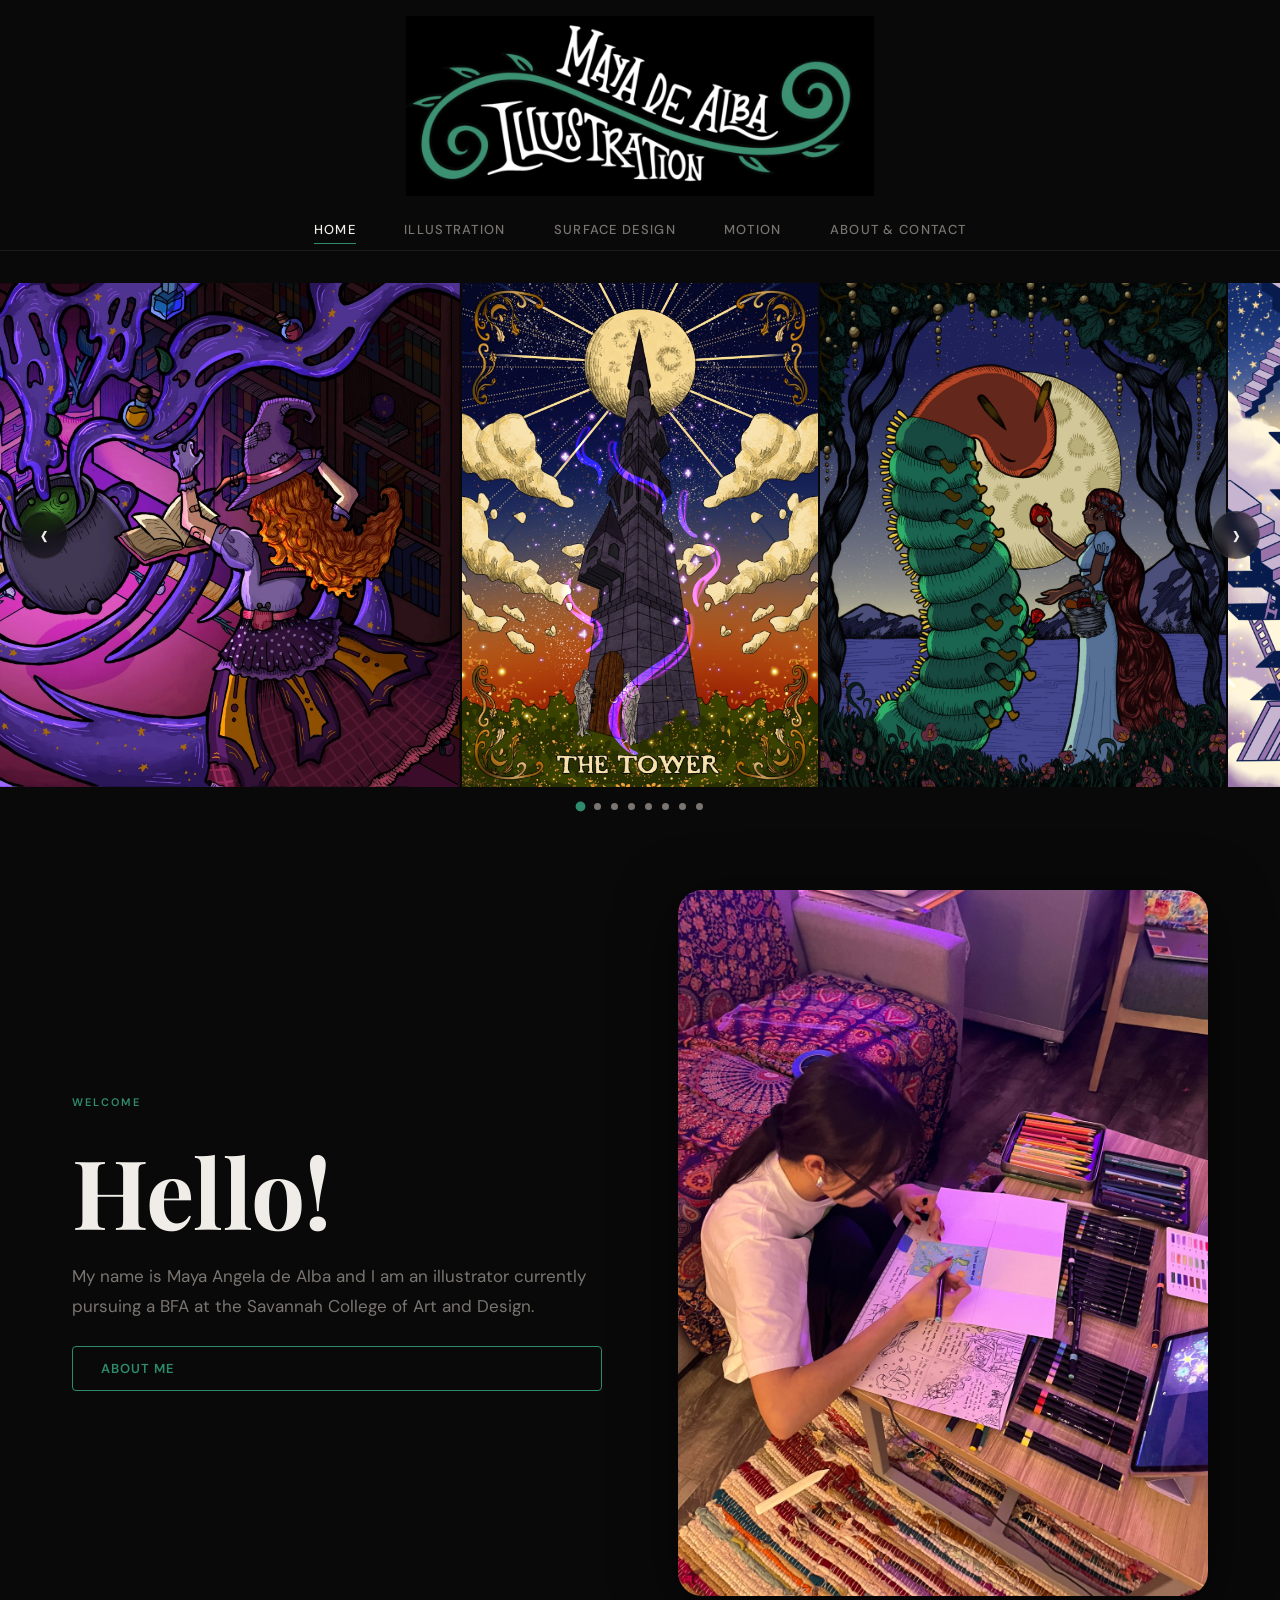
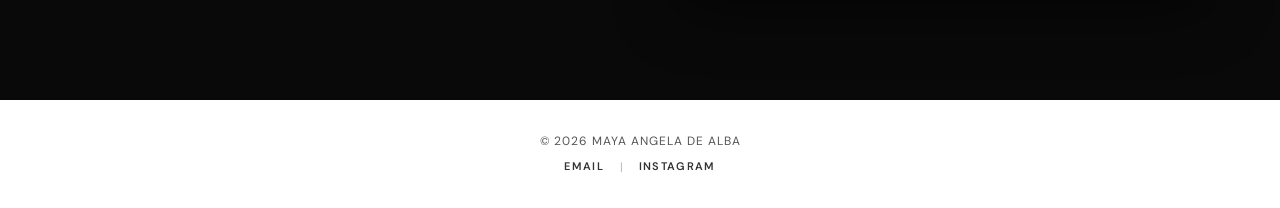
==== index.html @ 6c630103 "meow" ====
<!DOCTYPE html>
<html lang="en">
<head>
  <meta charset="UTF-8">
  <meta name="viewport" content="width=device-width, initial-scale=1.0">
  <title>Maya de Alba — Illustration</title>
  <meta name="description" content="Portfolio of Maya Angela de Alba — illustrator, surface designer, and motion artist pursuing a BFA at SCAD.">
  <meta property="og:title"       content="Maya de Alba — Illustration">
  <meta property="og:description" content="Portfolio of Maya Angela de Alba — illustrator, surface designer, and motion artist.">
  <meta property="og:type"        content="website">
  <meta property="og:image"       content="assets/images/hero/hero1.jpg">
  <link rel="icon" type="image/png" href="assets/images/cat.png">

  <link rel="preconnect" href="https://fonts.googleapis.com">
  <link rel="preconnect" href="https://fonts.gstatic.com" crossorigin>
  <link href="https://fonts.googleapis.com/css2?family=Playfair+Display:ital,wght@0,400;0,700;1,400&family=DM+Sans:wght@400;500;600&display=swap" rel="stylesheet">

  <link rel="stylesheet" href="assets/css/reset.css">
  <link rel="stylesheet" href="assets/css/variables.css">
  <link rel="stylesheet" href="assets/css/global.css">
  <link rel="stylesheet" href="assets/css/home.css">
</head>
<body>

  <div class="logo-wrap">
    <a href="index.html" class="logo-link">
      <img src="assets/images/logo.png" alt="Maya de Alba Illustration" class="site-logo">
    </a>
  </div>
  <header class="site-header">
    <nav class="site-nav" aria-label="Main navigation">
      <a href="index.html">Home</a>
      <a href="illustration.html">Illustration</a>
      <a href="surface-design.html">Surface Design</a>
      <a href="motion.html">Motion</a>
      <a href="about.html">About &amp; Contact</a>
    </nav>
    <button class="nav-toggle" aria-label="Toggle navigation" aria-expanded="false">☰</button>
  </header>

  <main>

    <!-- Hero Carousel -->
    <section class="hero" aria-label="Featured work">
      <div class="carousel" id="heroCarousel">
        <button class="carousel-btn carousel-btn--prev" aria-label="Previous slide">&#8249;</button>
        <div class="carousel-viewport" id="carouselViewport">
          <div class="carousel-track" id="carouselTrack"></div>
        </div>
        <button class="carousel-btn carousel-btn--next" aria-label="Next slide">&#8250;</button>
      </div>
      <div class="carousel-dots" id="carouselDots" aria-label="Slide navigation"></div>
    </section>

    <!-- Bio Section -->
    <section class="bio" aria-labelledby="bio-heading">
      <div class="container bio-grid">
        <div class="bio-text" data-reveal>
          <p class="section-label">Welcome</p>
          <h1 class="bio-heading" id="bio-heading">Hello!</h1>
          <p class="bio-description" id="bioShort"></p>
          <a href="about.html" class="btn">About Me</a>
        </div>
        <div class="bio-photo" data-reveal style="transition-delay: 0.15s">
          <img src="assets/images/maya-portrait.jpg" alt="Maya de Alba drawing at her desk" loading="lazy">
        </div>
      </div>
    </section>

  </main>

  <footer class="site-footer">
    <p>&copy; 2026 Maya Angela de Alba</p>
    <nav class="footer-nav" aria-label="Footer navigation">
      <a href="mailto:maya@example.com" id="footerEmail">Email</a>
      <span aria-hidden="true">|</span>
      <a href="https://instagram.com/" id="footerInstagram" target="_blank" rel="noopener noreferrer">Instagram</a>
    </nav>
  </footer>

  <script src="assets/js/data.js"></script>
  <script src="assets/js/nav.js"></script>
  <script src="assets/js/home.js"></script>
</body>
</html>
---- assets/css/variables.css ----
:root {
  /* ── Colors ── */
  --color-bg:          #090909;
  --color-bg-light:    #ffffff;
  --color-surface:     #141414;
  --color-accent:      #2e8b6e;
  --color-accent-warm: #c96a2b;
  --color-text:        #f0ede8;
  --color-text-muted:  #7a7570;
  --color-border:      rgba(255, 255, 255, 0.08);

  /* ── Typography ── */
  --font-display: 'Playfair Display', 'Georgia', serif;
  --font-body:    'DM Sans', 'Helvetica Neue', Arial, sans-serif;

  /* ── Spacing scale ── */
  --space-xs:  0.25rem;   /*  4px */
  --space-sm:  0.5rem;    /*  8px */
  --space-md:  1rem;      /* 16px */
  --space-lg:  1.5rem;    /* 24px */
  --space-xl:  2rem;      /* 32px */
  --space-2xl: 3rem;      /* 48px */
  --space-3xl: 4.5rem;    /* 72px */

  /* ── Layout ── */
  --max-width:     1200px;
  --header-height: 220px;
  --gutter:        clamp(1rem, 4vw, 2rem);

  /* ── Transitions ── */
  --transition-fast:   150ms ease;
  --transition-base:   300ms ease;
  --transition-slow:   500ms ease;

  /* ── Radii ── */
  --radius-sm:  4px;
  --radius-md:  12px;
  --radius-lg:  20px;
  --radius-xl:  24px;

  /* ── Shadows ── */
  --shadow-card: 0 4px 24px rgba(0, 0, 0, 0.5);
  --shadow-card-hover: 0 8px 40px rgba(0, 0, 0, 0.7);
}
---- assets/css/global.css ----
/* ── Base ── */
body {
  font-family: var(--font-body);
  background-color: var(--color-bg);
  color: var(--color-text);
  min-height: 100dvh;
  display: flex;
  flex-direction: column;
}

main { flex: 1; }

/* ── Focus Styles (accessibility) ── */
:focus-visible {
  outline: 2px solid var(--color-accent);
  outline-offset: 3px;
  border-radius: var(--radius-sm);
}

/* ── Typography Base ── */
h1, h2, h3, h4 {
  font-family: var(--font-display);
  line-height: 1.15;
  letter-spacing: -0.01em;
}

p { max-width: 65ch; }

/* ── Scroll Reveal ── */
[data-reveal] {
  opacity: 0;
  transform: translateY(28px);
  transition: opacity 0.65s ease, transform 0.65s ease;
}

[data-reveal].is-visible {
  opacity: 1;
  transform: translateY(0);
}

/* ── Page Entrance Animation ── */
@keyframes page-in {
  from {
    opacity: 0;
    transform: translateY(20px);
  }
  to {
    opacity: 1;
    transform: translateY(0);
  }
}

main {
  animation: page-in 400ms ease-out both;
}

/* ━━━━━━━━━━━━━━━━━━━━━━━━━━━━━━━━━━━━
   LOGO & NAV
━━━━━━━━━━━━━━━━━━━━━━━━━━━━━━━━━━━━ */

/* Logo sits above the sticky nav and scrolls away with the page */
.logo-wrap {
  display: flex;
  justify-content: center;
  padding: var(--space-md) var(--gutter);
}

.logo-link {
  display: flex;
  align-items: center;
}

/* Only the nav bar is sticky */
.site-header {
  position: sticky;
  top: 0;
  z-index: 100;
  background: var(--color-bg);
  border-bottom: 1px solid var(--color-border);

  display: flex;
  justify-content: center;
  align-items: center;
  padding: var(--space-sm) var(--gutter);
}

.site-logo {
  height: 180px;
  width: auto;
  object-fit: contain;
}

/* Nav links — centered row below logo */
.site-nav {
  display: flex;
  align-items: center;
  gap: var(--space-2xl);
}

.site-nav a {
  font-family: var(--font-body);
  font-size: 0.8125rem;
  font-weight: 500;
  letter-spacing: 0.1em;
  text-transform: uppercase;
  color: var(--color-text-muted);
  transition: color var(--transition-fast);
  position: relative;
  padding-bottom: 2px;
}

.site-nav a::after {
  content: '';
  position: absolute;
  bottom: -2px;
  left: 0;
  width: 0;
  height: 1px;
  background: var(--color-accent);
  transition: width var(--transition-base);
}

.site-nav a:hover {
  color: var(--color-text);
}

.site-nav a:hover::after,
.site-nav a.active::after {
  width: 100%;
}

.site-nav a.active {
  color: var(--color-text);
}

/* Hamburger — hidden on desktop */
.nav-toggle {
  display: none;
  font-size: 1.375rem;
  color: var(--color-text);
  padding: var(--space-xs);
  line-height: 1;
  border-radius: var(--radius-sm);
  transition: color var(--transition-fast);
}

.nav-toggle:hover { color: var(--color-accent); }

/* ━━━━━━━━━━━━━━━━━━━━━━━━━━━━━━━━━━━━
   MOBILE NAV  (< 768px)
━━━━━━━━━━━━━━━━━━━━━━━━━━━━━━━━━━━━ */
@media (max-width: 767px) {
  .logo-wrap {
    padding: var(--space-md) var(--gutter);
  }

  .site-logo {
    height: 52px;
  }

  .site-header {
    justify-content: flex-end;
    flex-wrap: wrap;
    padding: var(--space-sm) var(--gutter);
    gap: 0;
  }

  .nav-toggle {
    display: block;
  }

  .site-nav {
    width: 100%;
    flex-direction: column;
    align-items: flex-start;
    gap: 0;
    max-height: 0;
    overflow: hidden;
    transition: max-height var(--transition-slow), padding var(--transition-base);
    padding-top: 0;
    padding-bottom: 0;
  }

  .site-nav.nav-open {
    max-height: 360px;
    padding-top: var(--space-md);
    padding-bottom: var(--space-md);
  }

  .site-nav a {
    display: block;
    width: 100%;
    padding: var(--space-sm) 0;
    font-size: 0.875rem;
    border-bottom: 1px solid var(--color-border);
  }

  .site-nav a:last-child { border-bottom: none; }
}

/* ━━━━━━━━━━━━━━━━━━━━━━━━━━━━━━━━━━━━
   FOOTER
━━━━━━━━━━━━━━━━━━━━━━━━━━━━━━━━━━━━ */
.site-footer {
  background: var(--color-bg-light);
  color: #1a1a1a;
  padding: var(--space-xl) var(--gutter);

  display: flex;
  flex-direction: column;
  align-items: center;
  gap: var(--space-sm);
  text-align: center;
}

.site-footer p {
  font-size: 0.75rem;
  letter-spacing: 0.08em;
  text-transform: uppercase;
  color: #555;
  max-width: none;
}

.footer-nav {
  display: flex;
  align-items: center;
  gap: var(--space-md);
}

.footer-nav a {
  font-size: 0.6875rem;
  font-weight: 600;
  letter-spacing: 0.12em;
  text-transform: uppercase;
  color: #333;
  transition: color var(--transition-fast);
}

.footer-nav a:hover { color: var(--color-accent); }

.footer-nav span {
  color: #bbb;
  font-size: 0.75rem;
}

/* ━━━━━━━━━━━━━━━━━━━━━━━━━━━━━━━━━━━━
   SHARED UTILITY CLASSES
━━━━━━━━━━━━━━━━━━━━━━━━━━━━━━━━━━━━ */
.container {
  width: 100%;
  max-width: var(--max-width);
  margin-inline: auto;
  padding-inline: var(--gutter);
}

/* Section label above headings */
.section-label {
  font-family: var(--font-body);
  font-size: 0.6875rem;
  font-weight: 600;
  letter-spacing: 0.2em;
  text-transform: uppercase;
  color: var(--color-accent);
  margin-bottom: var(--space-sm);
}

/* CTA button */
.btn {
  display: inline-flex;
  align-items: center;
  gap: var(--space-sm);
  padding: 0.75rem 1.75rem;
  font-family: var(--font-body);
  font-size: 0.8125rem;
  font-weight: 600;
  letter-spacing: 0.08em;
  text-transform: uppercase;
  border: 1px solid var(--color-accent);
  color: var(--color-accent);
  border-radius: var(--radius-sm);
  transition: background var(--transition-fast), color var(--transition-fast);
}

.btn:hover {
  background: var(--color-accent);
  color: #fff;
}

.btn-solid {
  background: var(--color-accent);
  color: #fff;
}

.btn-solid:hover {
  background: #246f56;
  border-color: #246f56;
}
---- assets/css/home.css ----
/* ━━━━━━━━━━━━━━━━━━━━━━━━━━━━━━━━━━━━
   HERO CAROUSEL
━━━━━━━━━━━━━━━━━━━━━━━━━━━━━━━━━━━━ */
.hero {
  background: var(--color-bg);
  position: relative;
  padding-top: var(--space-xl);
}

.carousel {
  position: relative;
  display: flex;
  align-items: center;
}

.carousel-viewport {
  overflow: hidden;
  width: 100%;
  height: clamp(380px, 56vh, 600px);
}

.carousel-track {
  display: flex;
  height: 100%;
  align-items: center;
}

.carousel-slide {
  flex: 0 0 auto;
  height: 100%;
  overflow: hidden;
  /* width + marginRight set by JS based on portrait aspect ratio */
}

.carousel-slide img {
  width: 100%;
  height: 100%;
  object-fit: cover;
  display: block;
}

/* Fallback when image isn't provided yet */
.carousel-slide--placeholder {
  background: linear-gradient(135deg, var(--color-surface) 0%, #1f1f1f 100%);
  display: flex;
  align-items: center;
  justify-content: center;
  color: var(--color-text-muted);
  font-size: 0.875rem;
  letter-spacing: 0.1em;
  text-transform: uppercase;
}

/* Arrow buttons */
.carousel-btn {
  position: absolute;
  z-index: 10;
  top: 50%;
  transform: translateY(-50%);
  width: 48px;
  height: 48px;
  border-radius: 50%;
  background: rgba(9, 9, 9, 0.55);
  border: 1px solid var(--color-border);
  color: var(--color-text);
  font-size: 2rem;
  line-height: 1;
  display: flex;
  align-items: center;
  justify-content: center;
  backdrop-filter: blur(6px);
  -webkit-backdrop-filter: blur(6px);
  transition: background var(--transition-fast), border-color var(--transition-fast);
}

.carousel-btn:hover {
  background: rgba(9, 9, 9, 0.85);
  border-color: var(--color-accent);
}

.carousel-btn--prev { left: 1.25rem; }
.carousel-btn--next { right: 1.25rem; }

/* Dots */
.carousel-dots {
  display: flex;
  justify-content: center;
  gap: 10px;
  padding: var(--space-md) 0 var(--space-sm);
}

.carousel-dot {
  width: 7px;
  height: 7px;
  border-radius: 50%;
  background: var(--color-text-muted);
  border: none;
  cursor: pointer;
  padding: 0;
  transition: background var(--transition-fast), transform var(--transition-fast);
}

.carousel-dot.active {
  background: var(--color-accent);
  transform: scale(1.4);
}

/* ━━━━━━━━━━━━━━━━━━━━━━━━━━━━━━━━━━━━
   BIO SECTION
━━━━━━━━━━━━━━━━━━━━━━━━━━━━━━━━━━━━ */
.bio {
  padding: var(--space-3xl) 0 calc(var(--space-3xl) + var(--space-xl));
}

.bio-grid {
  display: grid;
  grid-template-columns: 1fr 1fr;
  gap: clamp(2rem, 6vw, 5rem);
  align-items: center;
}

.bio-text {
  display: flex;
  flex-direction: column;
  gap: var(--space-lg);
}

.bio-heading {
  font-family: var(--font-display);
  font-size: clamp(3.5rem, 9vw, 6rem);
  font-weight: 700;
  line-height: 1;
  color: var(--color-text);
}

.bio-description {
  font-size: 1.0625rem;
  line-height: 1.75;
  color: var(--color-text-muted);
  max-width: 44ch;
}

.bio-photo {
  position: relative;
}

.bio-photo img {
  width: 100%;
  aspect-ratio: 3 / 4;
  object-fit: cover;
  border-radius: var(--radius-xl);
  /* Warm tinted shadow to match the dark theme */
  box-shadow: 0 12px 60px rgba(0, 0, 0, 0.6);
}

/* Photo placeholder while image loads or is missing */
.bio-photo img[src="assets/images/maya-portrait.jpg"]:not([complete]) {
  background: var(--color-surface);
}

/* ── Responsive ── */
@media (max-width: 767px) {
  .bio-grid {
    grid-template-columns: 1fr;
    gap: var(--space-2xl);
  }

  /* Photo below text on mobile (per spec) */
  .bio-photo { order: 1; }
}
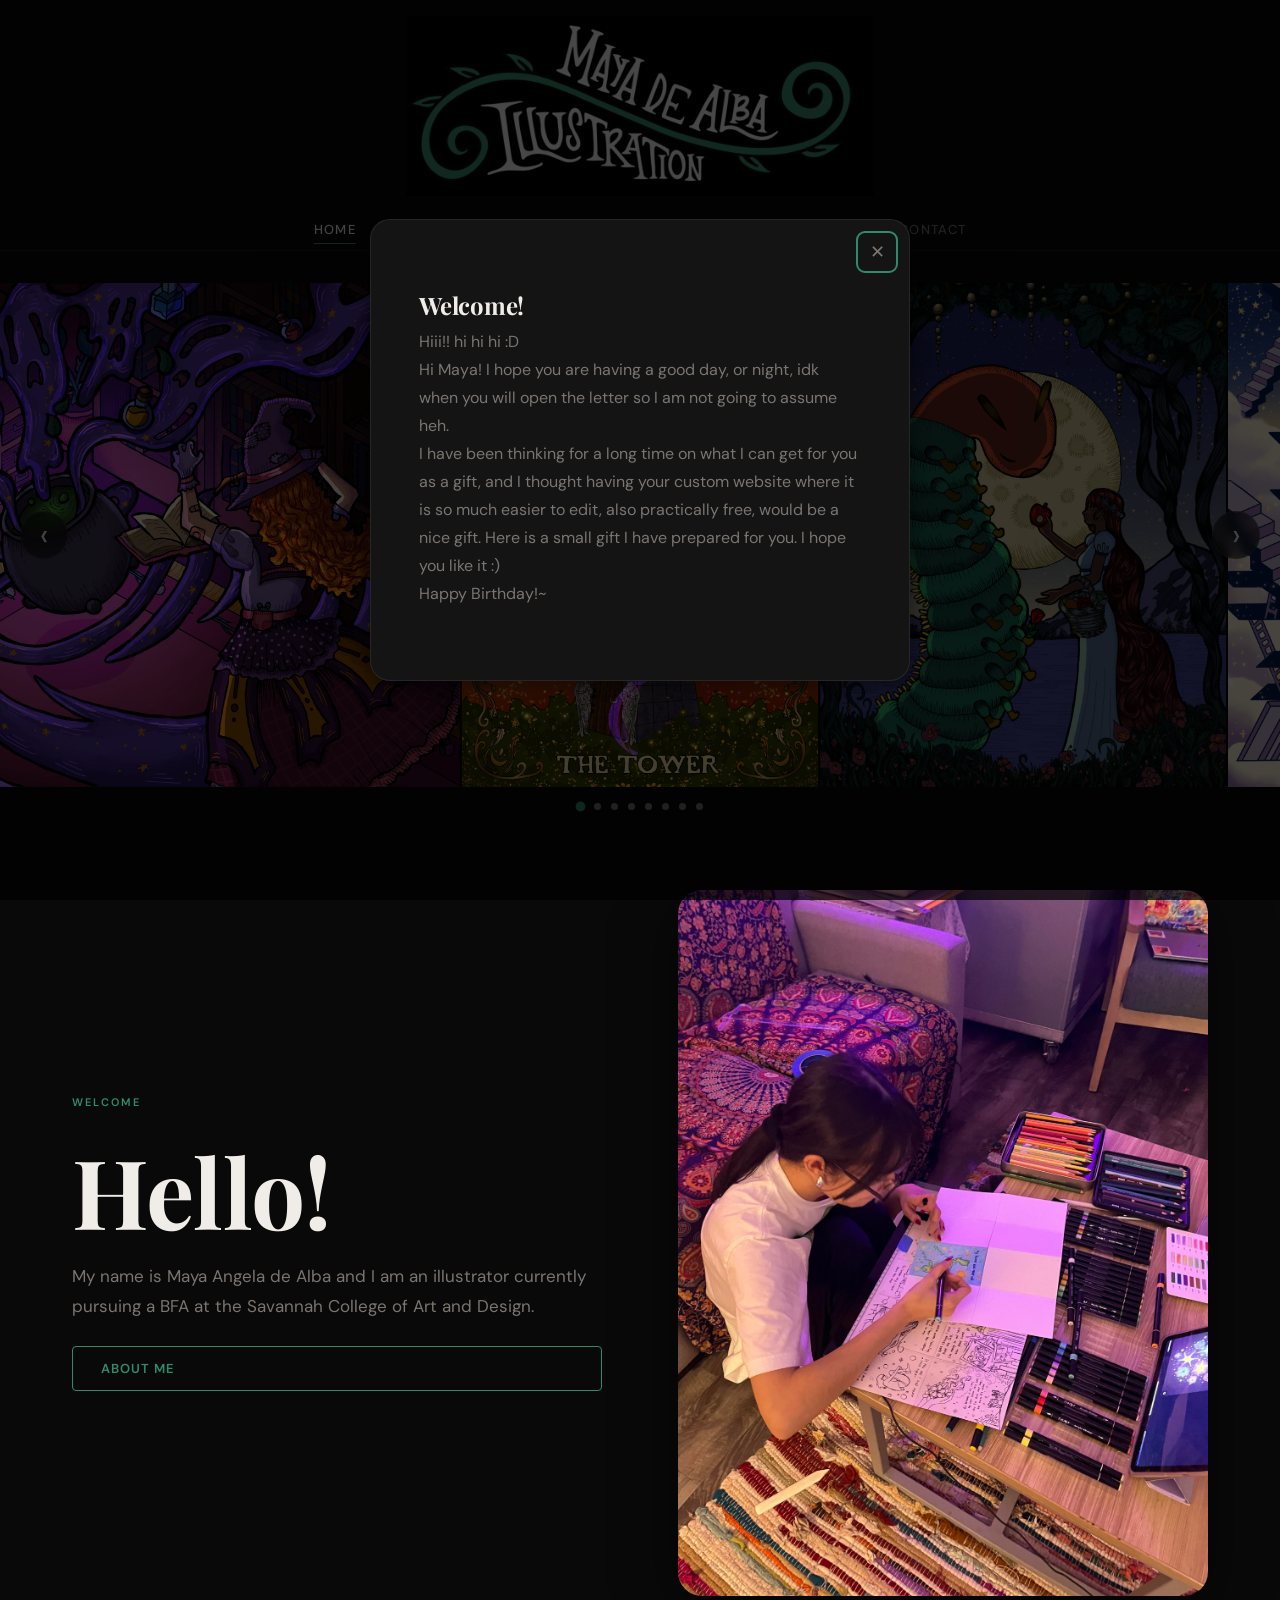
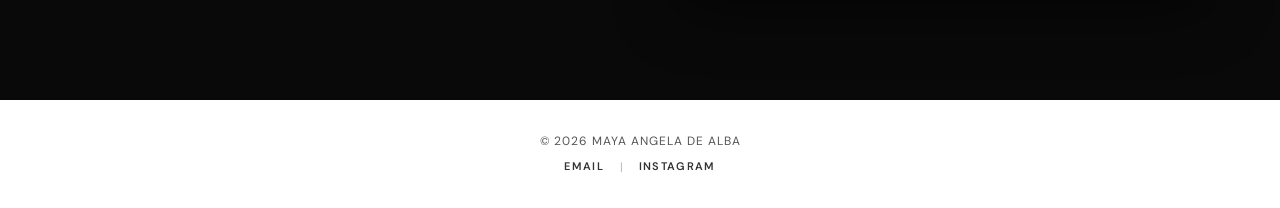
==== commit 8b7f780a: "added intro msg" ====
--- a/index.html
+++ b/index.html
@@ -23,17 +23,17 @@
 <body>
 
   <div class="logo-wrap">
-    <a href="index.html" class="logo-link">
+    <a href="./" class="logo-link">
       <img src="assets/images/logo.png" alt="Maya de Alba Illustration" class="site-logo">
     </a>
   </div>
   <header class="site-header">
     <nav class="site-nav" aria-label="Main navigation">
-      <a href="index.html">Home</a>
-      <a href="illustration.html">Illustration</a>
-      <a href="surface-design.html">Surface Design</a>
-      <a href="motion.html">Motion</a>
-      <a href="about.html">About &amp; Contact</a>
+      <a href="./">Home</a>
+      <a href="illustration/">Illustration</a>
+      <a href="surface-design/">Surface Design</a>
+      <a href="motion/">Motion</a>
+      <a href="about/">About &amp; Contact</a>
     </nav>
     <button class="nav-toggle" aria-label="Toggle navigation" aria-expanded="false">☰</button>
   </header>
@@ -59,7 +59,7 @@
           <p class="section-label">Welcome</p>
           <h1 class="bio-heading" id="bio-heading">Hello!</h1>
           <p class="bio-description" id="bioShort"></p>
-          <a href="about.html" class="btn">About Me</a>
+          <a href="about/" class="btn">About Me</a>
         </div>
         <div class="bio-photo" data-reveal style="transition-delay: 0.15s">
           <img src="assets/images/maya-portrait.jpg" alt="Maya de Alba drawing at her desk" loading="lazy">
@@ -80,6 +80,7 @@
 
   <script src="assets/js/data.js"></script>
   <script src="assets/js/nav.js"></script>
+  <script src="assets/js/popup.js"></script> <!-- TEMPORARY: remove with popup.js and popup styles in global.css -->
   <script src="assets/js/home.js"></script>
 </body>
 </html>
--- a/assets/css/global.css
+++ b/assets/css/global.css
@@ -295,3 +295,100 @@
   background: #246f56;
   border-color: #246f56;
 }
+
+/* ━━━━━━━━━━━━━━━━━━━━━━━━━━━━━━━━━━━━
+   POPUP CARD — TEMPORARY: remove this
+   block along with popup.js and its
+   <script> tag in index.html
+━━━━━━━━━━━━━━━━━━━━━━━━━━━━━━━━━━━━ */
+.popup-backdrop {
+  position: fixed;
+  inset: 0;
+  background: rgba(0, 0, 0, 0.72);
+  z-index: 900;
+  display: flex;
+  align-items: center;
+  justify-content: center;
+  padding: var(--space-md);
+  opacity: 0;
+  pointer-events: none;
+  transition: opacity 0.25s ease;
+}
+
+.popup-backdrop.is-open {
+  opacity: 1;
+  pointer-events: all;
+}
+
+.popup-card {
+  background: var(--color-surface);
+  border: 1px solid var(--color-border);
+  border-radius: var(--radius-lg);
+  padding: var(--space-2xl);
+  max-width: 540px;
+  width: 100%;
+  position: relative;
+  box-shadow: var(--shadow-card);
+  transform: translateY(18px) scale(0.97);
+  transition: transform 0.25s ease;
+}
+
+.popup-backdrop.is-open .popup-card {
+  transform: translateY(0) scale(1);
+}
+
+.popup-close {
+  position: absolute;
+  top: var(--space-md);
+  right: var(--space-md);
+  width: 2rem;
+  height: 2rem;
+  display: flex;
+  align-items: center;
+  justify-content: center;
+  font-size: 1.125rem;
+  line-height: 1;
+  color: var(--color-text-muted);
+  border-radius: var(--radius-sm);
+  transition: color var(--transition-fast), background var(--transition-fast);
+}
+
+.popup-close:hover {
+  color: var(--color-text);
+  background: rgba(255, 255, 255, 0.06);
+}
+
+.popup-card__img {
+  width: 100%;
+  border-radius: var(--radius-md);
+  margin-bottom: var(--space-lg);
+  object-fit: cover;
+  max-height: 300px;
+}
+
+.popup-card__title {
+  font-family: var(--font-display);
+  font-size: 1.5rem;
+  margin-bottom: var(--space-sm);
+  padding-right: var(--space-2xl);
+}
+
+.popup-card__body {
+  color: var(--color-text-muted);
+  line-height: 1.75;
+  margin-bottom: var(--space-lg);
+}
+
+.popup-card__body p {
+  margin: 0;
+}
+
+.popup-card__body:last-child {
+  margin-bottom: 0;
+}
+
+.popup-card__actions {
+  display: flex;
+  gap: var(--space-sm);
+  flex-wrap: wrap;
+}
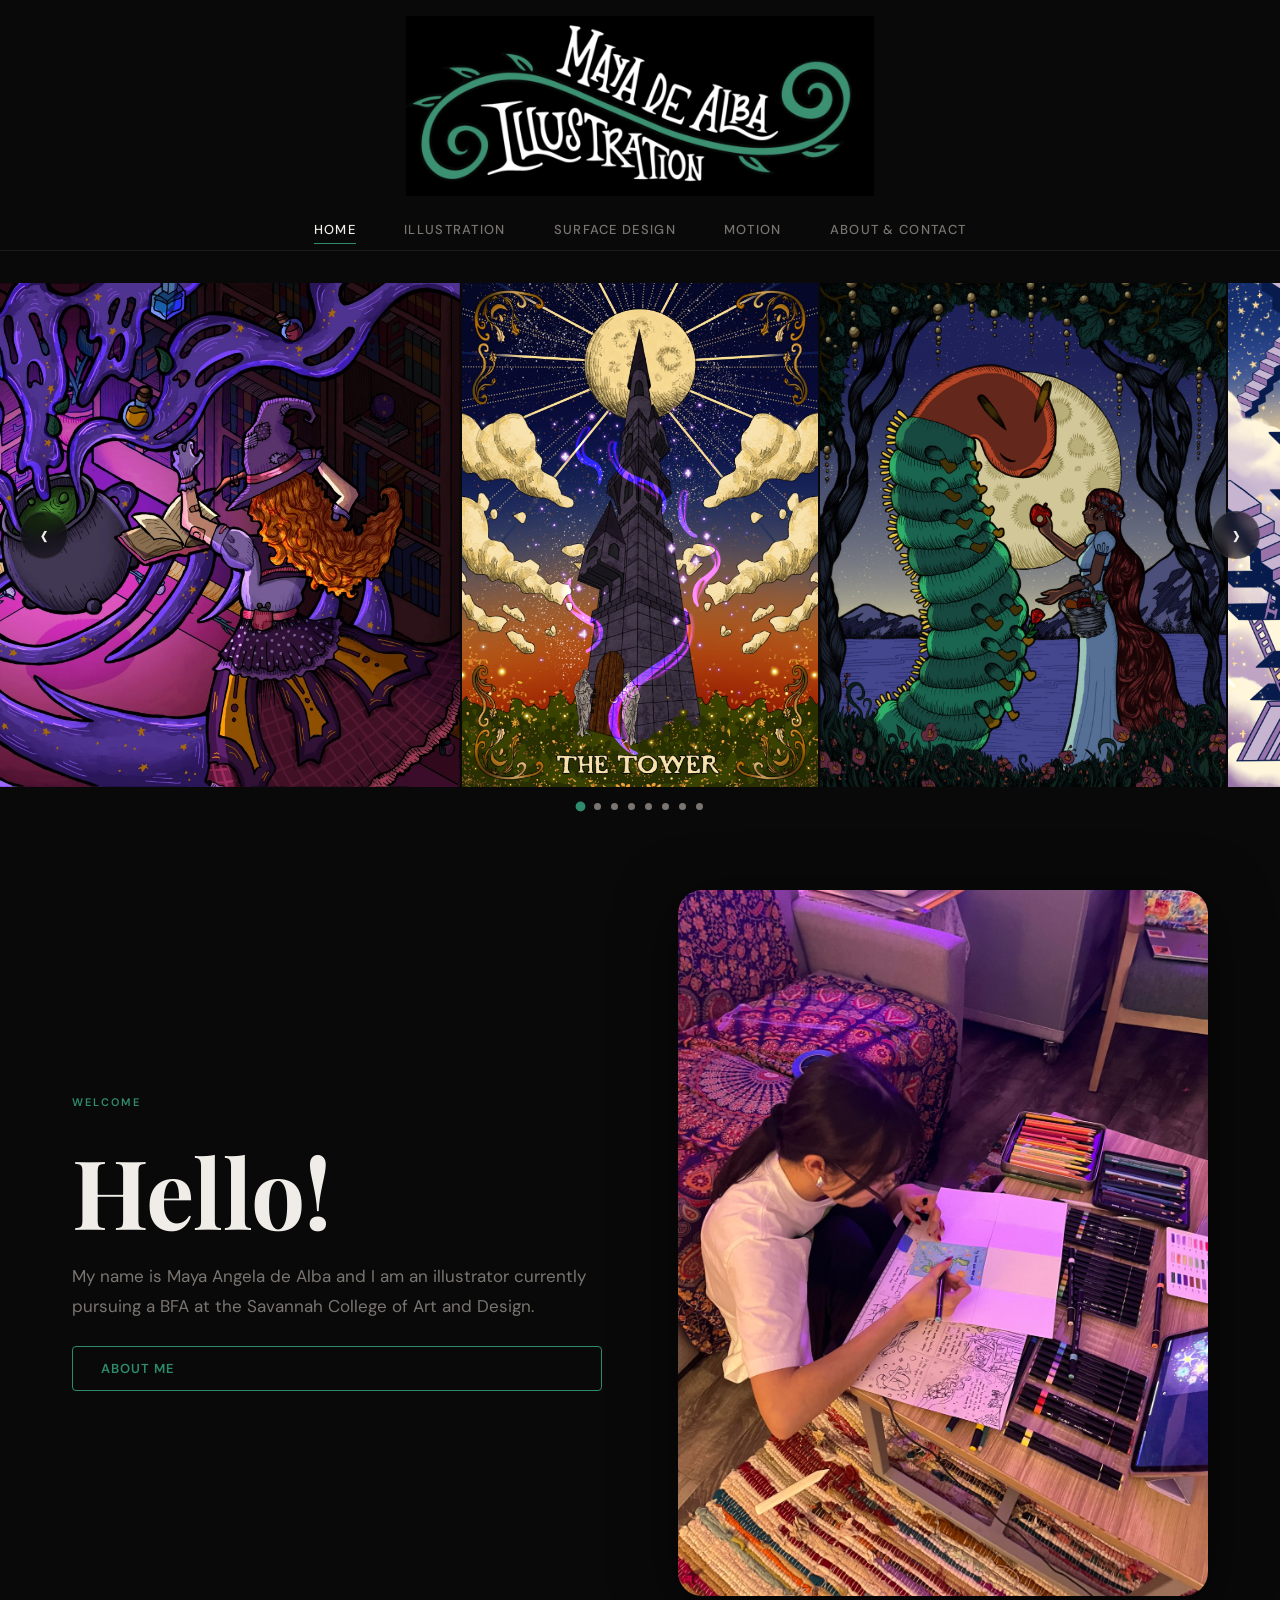
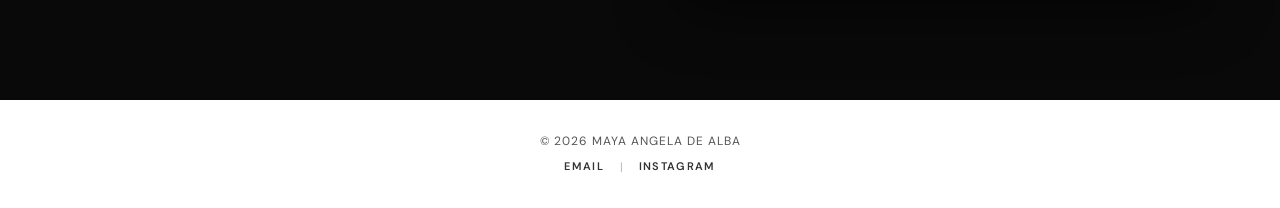
==== commit 10391d36: "remove popup bar" ====
--- a/index.html
+++ b/index.html
@@ -80,7 +80,6 @@
 
   <script src="assets/js/data.js"></script>
   <script src="assets/js/nav.js"></script>
-  <script src="assets/js/popup.js"></script> <!-- TEMPORARY: remove with popup.js and popup styles in global.css -->
-  <script src="assets/js/home.js"></script>
+<script src="assets/js/home.js"></script>
 </body>
 </html>
--- a/assets/css/global.css
+++ b/assets/css/global.css
@@ -295,100 +295,3 @@
   background: #246f56;
   border-color: #246f56;
 }
-
-/* ━━━━━━━━━━━━━━━━━━━━━━━━━━━━━━━━━━━━
-   POPUP CARD — TEMPORARY: remove this
-   block along with popup.js and its
-   <script> tag in index.html
-━━━━━━━━━━━━━━━━━━━━━━━━━━━━━━━━━━━━ */
-.popup-backdrop {
-  position: fixed;
-  inset: 0;
-  background: rgba(0, 0, 0, 0.72);
-  z-index: 900;
-  display: flex;
-  align-items: center;
-  justify-content: center;
-  padding: var(--space-md);
-  opacity: 0;
-  pointer-events: none;
-  transition: opacity 0.25s ease;
-}
-
-.popup-backdrop.is-open {
-  opacity: 1;
-  pointer-events: all;
-}
-
-.popup-card {
-  background: var(--color-surface);
-  border: 1px solid var(--color-border);
-  border-radius: var(--radius-lg);
-  padding: var(--space-2xl);
-  max-width: 540px;
-  width: 100%;
-  position: relative;
-  box-shadow: var(--shadow-card);
-  transform: translateY(18px) scale(0.97);
-  transition: transform 0.25s ease;
-}
-
-.popup-backdrop.is-open .popup-card {
-  transform: translateY(0) scale(1);
-}
-
-.popup-close {
-  position: absolute;
-  top: var(--space-md);
-  right: var(--space-md);
-  width: 2rem;
-  height: 2rem;
-  display: flex;
-  align-items: center;
-  justify-content: center;
-  font-size: 1.125rem;
-  line-height: 1;
-  color: var(--color-text-muted);
-  border-radius: var(--radius-sm);
-  transition: color var(--transition-fast), background var(--transition-fast);
-}
-
-.popup-close:hover {
-  color: var(--color-text);
-  background: rgba(255, 255, 255, 0.06);
-}
-
-.popup-card__img {
-  width: 100%;
-  border-radius: var(--radius-md);
-  margin-bottom: var(--space-lg);
-  object-fit: cover;
-  max-height: 300px;
-}
-
-.popup-card__title {
-  font-family: var(--font-display);
-  font-size: 1.5rem;
-  margin-bottom: var(--space-sm);
-  padding-right: var(--space-2xl);
-}
-
-.popup-card__body {
-  color: var(--color-text-muted);
-  line-height: 1.75;
-  margin-bottom: var(--space-lg);
-}
-
-.popup-card__body p {
-  margin: 0;
-}
-
-.popup-card__body:last-child {
-  margin-bottom: 0;
-}
-
-.popup-card__actions {
-  display: flex;
-  gap: var(--space-sm);
-  flex-wrap: wrap;
-}
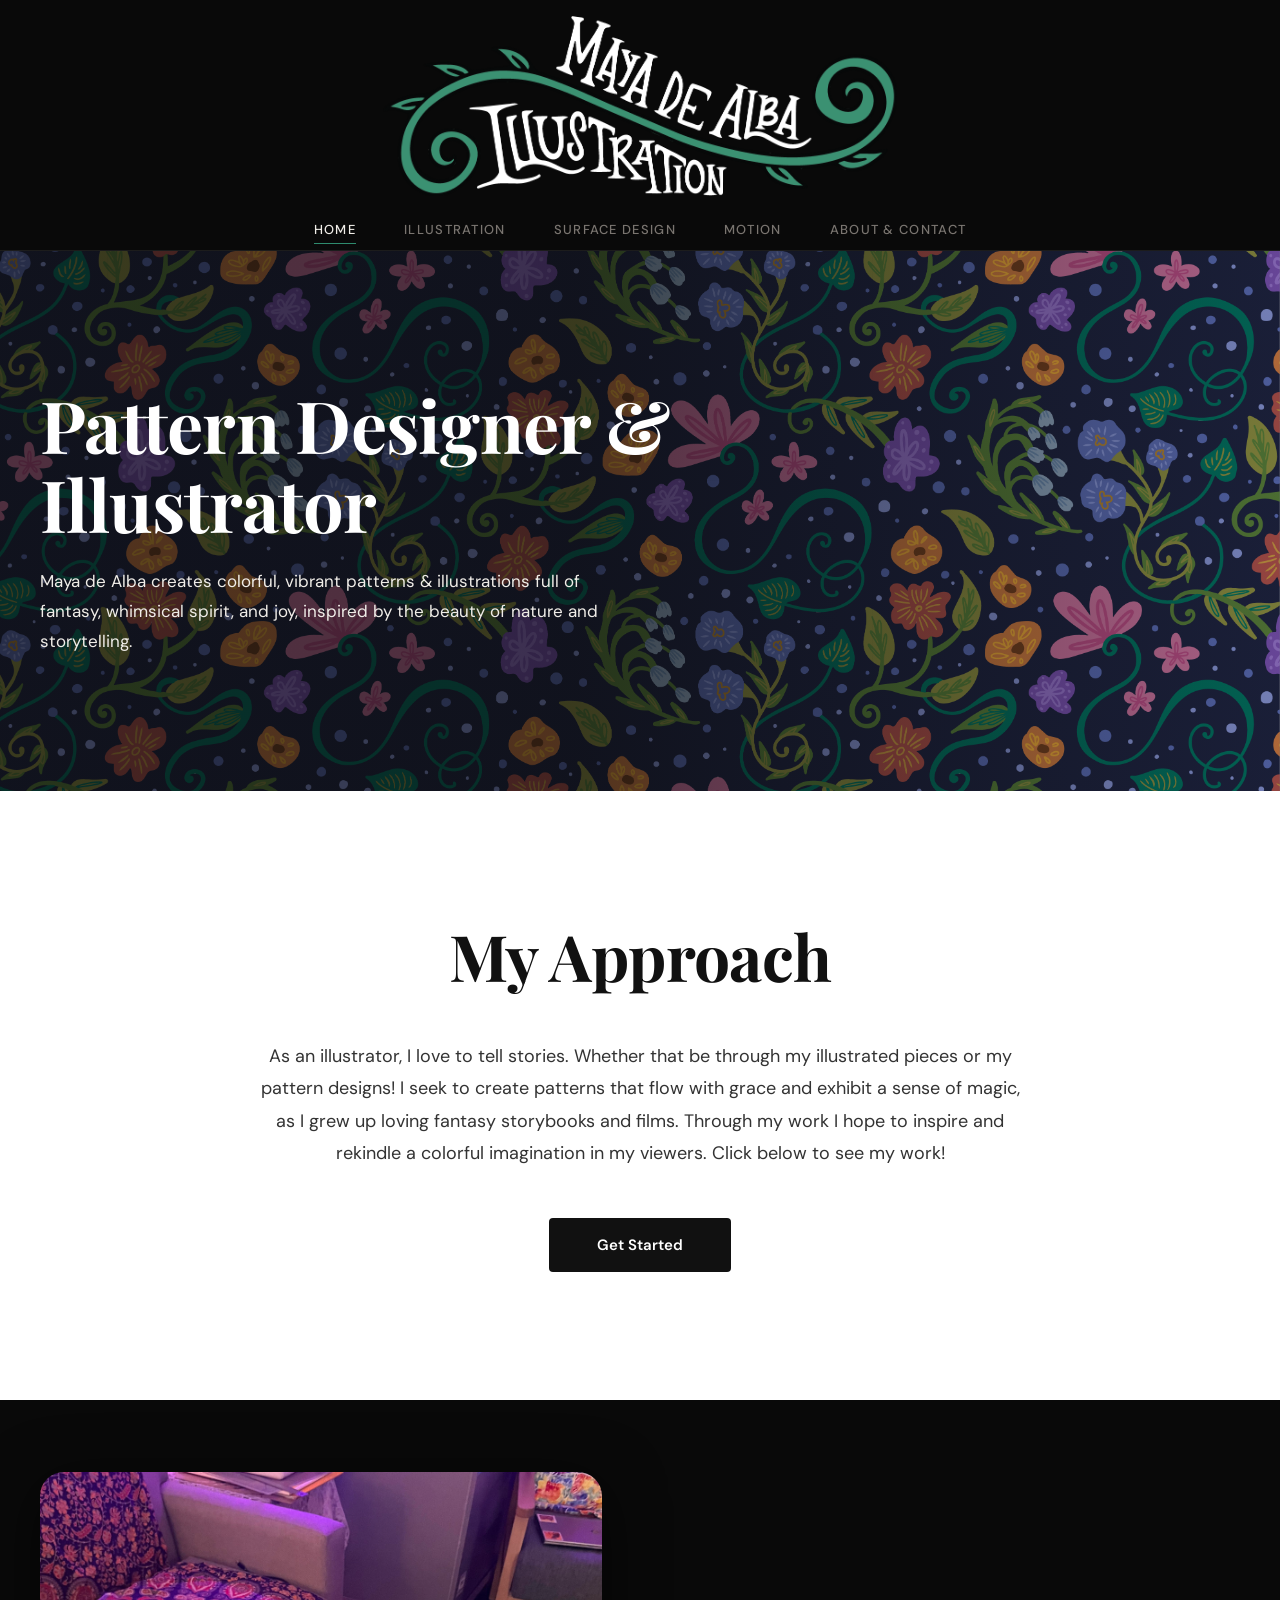
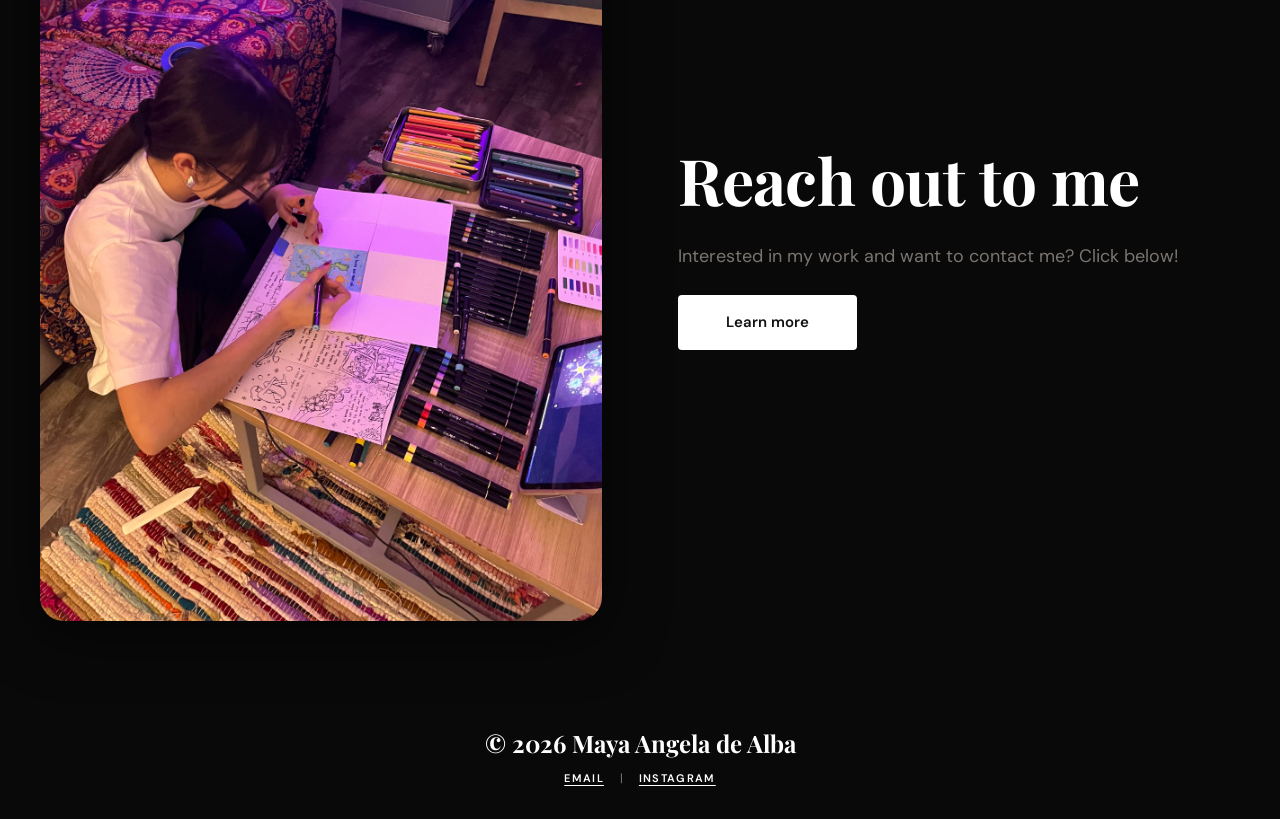
==== commit 0c41b98d: "home page" ====
--- a/index.html
+++ b/index.html
@@ -9,7 +9,7 @@
   <meta property="og:description" content="Portfolio of Maya Angela de Alba — illustrator, surface designer, and motion artist.">
   <meta property="og:type"        content="website">
   <meta property="og:image"       content="assets/images/hero/hero1.jpg">
-  <link rel="icon" type="image/png" href="assets/images/cat.png">
+  <link rel="icon" type="image/png" href="assets/images/star-icon.png">
 
   <link rel="preconnect" href="https://fonts.googleapis.com">
   <link rel="preconnect" href="https://fonts.gstatic.com" crossorigin>
@@ -40,36 +40,40 @@
 
   <main>
 
-    <!-- Hero Carousel -->
-    <section class="hero" aria-label="Featured work">
-      <div class="carousel" id="heroCarousel">
-        <button class="carousel-btn carousel-btn--prev" aria-label="Previous slide">&#8249;</button>
-        <div class="carousel-viewport" id="carouselViewport">
-          <div class="carousel-track" id="carouselTrack"></div>
-        </div>
-        <button class="carousel-btn carousel-btn--next" aria-label="Next slide">&#8250;</button>
+    <!-- Hero Section -->
+    <section class="home-hero" aria-label="Introduction">
+      <div class="home-hero-inner" data-reveal>
+        <h1 class="home-hero-heading">Pattern Designer &amp; Illustrator</h1>
+        <p class="home-hero-description">Maya de Alba creates colorful, vibrant patterns &amp; illustrations full of fantasy, whimsical spirit, and joy, inspired by the beauty of nature and storytelling.</p>
       </div>
-      <div class="carousel-dots" id="carouselDots" aria-label="Slide navigation"></div>
     </section>
 
-    <!-- Bio Section -->
-    <section class="bio" aria-labelledby="bio-heading">
-      <div class="container bio-grid">
-        <div class="bio-text" data-reveal>
-          <p class="section-label">Welcome</p>
-          <h1 class="bio-heading" id="bio-heading">Hello!</h1>
-          <p class="bio-description" id="bioShort"></p>
-          <a href="about/" class="btn">About Me</a>
+    <!-- My Approach Section -->
+    <section class="approach-section" aria-labelledby="approach-heading">
+      <div class="approach-inner" data-reveal>
+        <h2 class="approach-heading" id="approach-heading">My Approach</h2>
+        <p class="approach-description">As an illustrator, I love to tell stories. Whether that be through my illustrated pieces or my pattern designs! I seek to create patterns that flow with grace and exhibit a sense of magic, as I grew up loving fantasy storybooks and films. Through my work I hope to inspire and rekindle a colorful imagination in my viewers. Click below to see my work!</p>
+        <a href="illustration/" class="btn-dark">Get Started</a>
+      </div>
+    </section>
+
+    <!-- Reach Out Section -->
+    <section class="reach-section" aria-labelledby="reach-heading">
+      <div class="reach-grid">
+        <div class="reach-photo">
+          <img src="assets/images/maya-portrait.jpg" alt="Maya de Alba drawing at her desk" loading="lazy">
         </div>
-        <div class="bio-photo" data-reveal style="transition-delay: 0.15s">
-          <img src="assets/images/maya-portrait.jpg" alt="Maya de Alba drawing at her desk" loading="lazy">
+        <div class="reach-content" data-reveal>
+          <h2 class="reach-heading" id="reach-heading">Reach out to me</h2>
+          <p class="reach-description">Interested in my work and want to contact me? Click below!</p>
+          <a href="about/" class="btn-light">Learn more</a>
         </div>
       </div>
     </section>
 
   </main>
 
-  <footer class="site-footer">
+  <footer class="site-footer home-footer">
     <p>&copy; 2026 Maya Angela de Alba</p>
     <nav class="footer-nav" aria-label="Footer navigation">
       <a href="mailto:maya@example.com" id="footerEmail">Email</a>
--- a/assets/css/home.css
+++ b/assets/css/home.css
@@ -1,170 +1,204 @@
 /* ━━━━━━━━━━━━━━━━━━━━━━━━━━━━━━━━━━━━
-   HERO CAROUSEL
-━━━━━━━━━━━━━━━━━━━━━━━━━━━━━━━━━━━━ */
-.hero {
+   HOME HERO
+━━━━━━━━━━━━━━━━━━━━━━━━━━━━━━━━━━━━ */
+.home-hero {
+  background-color: var(--color-bg);
+  background-image:
+    linear-gradient(to right, rgba(9, 9, 9, 0.65) 0%, rgba(9, 9, 9, 0.65) 45%, rgba(9, 9, 9, 0.2) 100%),
+    url('../images/pattern-bg.png');
+  background-size: cover;
+  background-position: center;
+  display: flex;
+  align-items: center;
+  min-height: clamp(420px, 60vh, 640px);
+  padding: var(--space-3xl) var(--gutter);
+}
+
+.home-hero-inner {
+  max-width: var(--max-width);
+  width: 100%;
+  margin-inline: auto;
+}
+
+.home-hero-heading {
+  font-family: var(--font-display);
+  font-size: clamp(2.75rem, 6vw, 4.5rem);
+  font-weight: 700;
+  color: #fff;
+  line-height: 1.1;
+  max-width: 18ch;
+}
+
+.home-hero-description {
+  margin-top: var(--space-lg);
+  font-size: 1.0625rem;
+  line-height: 1.75;
+  color: var(--color-text);
+  max-width: 50ch;
+}
+
+/* ━━━━━━━━━━━━━━━━━━━━━━━━━━━━━━━━━━━━
+   MY APPROACH SECTION
+━━━━━━━━━━━━━━━━━━━━━━━━━━━━━━━━━━━━ */
+.approach-section {
+  background: #ffffff;
+  padding: clamp(4.5rem, 10vw, 8rem) var(--gutter);
+  text-align: center;
+}
+
+.approach-inner {
+  max-width: 760px;
+  margin-inline: auto;
+  display: flex;
+  flex-direction: column;
+  align-items: center;
+  gap: var(--space-2xl);
+}
+
+.approach-heading {
+  font-family: var(--font-display);
+  font-size: clamp(2.5rem, 6vw, 4rem);
+  font-weight: 700;
+  color: #111;
+}
+
+.approach-description {
+  font-size: 1.125rem;
+  line-height: 1.8;
+  color: #333;
+}
+
+.btn-dark {
+  display: inline-flex;
+  align-items: center;
+  justify-content: center;
+  padding: 1rem 3rem;
+  font-family: var(--font-body);
+  font-size: 0.9375rem;
+  font-weight: 600;
+  background: #111;
+  color: #fff;
+  border-radius: var(--radius-sm);
+  transition: background var(--transition-fast);
+}
+
+.btn-dark:hover { background: #000; }
+
+/* ━━━━━━━━━━━━━━━━━━━━━━━━━━━━━━━━━━━━
+   REACH OUT SECTION
+━━━━━━━━━━━━━━━━━━━━━━━━━━━━━━━━━━━━ */
+.reach-section {
   background: var(--color-bg);
-  position: relative;
-  padding-top: var(--space-xl);
-}
-
-.carousel {
-  position: relative;
-  display: flex;
-  align-items: center;
-}
-
-.carousel-viewport {
-  overflow: hidden;
-  width: 100%;
-  height: clamp(380px, 56vh, 600px);
-}
-
-.carousel-track {
-  display: flex;
-  height: 100%;
-  align-items: center;
-}
-
-.carousel-slide {
-  flex: 0 0 auto;
-  height: 100%;
-  overflow: hidden;
-  /* width + marginRight set by JS based on portrait aspect ratio */
-}
-
-.carousel-slide img {
-  width: 100%;
-  height: 100%;
-  object-fit: cover;
-  display: block;
-}
-
-/* Fallback when image isn't provided yet */
-.carousel-slide--placeholder {
-  background: linear-gradient(135deg, var(--color-surface) 0%, #1f1f1f 100%);
-  display: flex;
-  align-items: center;
-  justify-content: center;
-  color: var(--color-text-muted);
-  font-size: 0.875rem;
-  letter-spacing: 0.1em;
-  text-transform: uppercase;
-}
-
-/* Arrow buttons */
-.carousel-btn {
-  position: absolute;
-  z-index: 10;
-  top: 50%;
-  transform: translateY(-50%);
-  width: 48px;
-  height: 48px;
-  border-radius: 50%;
-  background: rgba(9, 9, 9, 0.55);
-  border: 1px solid var(--color-border);
-  color: var(--color-text);
-  font-size: 2rem;
-  line-height: 1;
-  display: flex;
-  align-items: center;
-  justify-content: center;
-  backdrop-filter: blur(6px);
-  -webkit-backdrop-filter: blur(6px);
-  transition: background var(--transition-fast), border-color var(--transition-fast);
-}
-
-.carousel-btn:hover {
-  background: rgba(9, 9, 9, 0.85);
-  border-color: var(--color-accent);
-}
-
-.carousel-btn--prev { left: 1.25rem; }
-.carousel-btn--next { right: 1.25rem; }
-
-/* Dots */
-.carousel-dots {
-  display: flex;
-  justify-content: center;
-  gap: 10px;
-  padding: var(--space-md) 0 var(--space-sm);
-}
-
-.carousel-dot {
-  width: 7px;
-  height: 7px;
-  border-radius: 50%;
-  background: var(--color-text-muted);
-  border: none;
-  cursor: pointer;
-  padding: 0;
-  transition: background var(--transition-fast), transform var(--transition-fast);
-}
-
-.carousel-dot.active {
-  background: var(--color-accent);
-  transform: scale(1.4);
-}
-
-/* ━━━━━━━━━━━━━━━━━━━━━━━━━━━━━━━━━━━━
-   BIO SECTION
-━━━━━━━━━━━━━━━━━━━━━━━━━━━━━━━━━━━━ */
-.bio {
-  padding: var(--space-3xl) 0 calc(var(--space-3xl) + var(--space-xl));
-}
-
-.bio-grid {
+  padding: var(--space-3xl) var(--gutter);
+}
+
+.reach-grid {
   display: grid;
   grid-template-columns: 1fr 1fr;
   gap: clamp(2rem, 6vw, 5rem);
   align-items: center;
-}
-
-.bio-text {
-  display: flex;
-  flex-direction: column;
-  gap: var(--space-lg);
-}
-
-.bio-heading {
-  font-family: var(--font-display);
-  font-size: clamp(3.5rem, 9vw, 6rem);
-  font-weight: 700;
-  line-height: 1;
-  color: var(--color-text);
-}
-
-.bio-description {
-  font-size: 1.0625rem;
-  line-height: 1.75;
-  color: var(--color-text-muted);
-  max-width: 44ch;
-}
-
-.bio-photo {
-  position: relative;
-}
-
-.bio-photo img {
+  max-width: var(--max-width);
+  margin-inline: auto;
+}
+
+.reach-photo {
+  min-width: 0;
+}
+
+.reach-photo img {
   width: 100%;
   aspect-ratio: 3 / 4;
   object-fit: cover;
   border-radius: var(--radius-xl);
-  /* Warm tinted shadow to match the dark theme */
   box-shadow: 0 12px 60px rgba(0, 0, 0, 0.6);
-}
-
-/* Photo placeholder while image loads or is missing */
-.bio-photo img[src="assets/images/maya-portrait.jpg"]:not([complete]) {
-  background: var(--color-surface);
-}
+  display: block;
+}
+
+.reach-content {
+  display: flex;
+  flex-direction: column;
+  align-items: flex-start;
+  gap: var(--space-lg);
+}
+
+.reach-heading {
+  font-family: var(--font-display);
+  font-size: clamp(2.5rem, 6vw, 4rem);
+  font-weight: 700;
+  color: #fff;
+}
+
+.reach-description {
+  font-size: 1.125rem;
+  line-height: 1.7;
+  color: var(--color-text-muted);
+}
+
+.btn-light {
+  display: inline-flex;
+  align-items: center;
+  justify-content: center;
+  padding: 1rem 3rem;
+  font-family: var(--font-body);
+  font-size: 0.9375rem;
+  font-weight: 600;
+  background: #fff;
+  color: #111;
+  border-radius: var(--radius-sm);
+  transition: background var(--transition-fast);
+}
+
+.btn-light:hover { background: #eaeaea; }
+
+/* ━━━━━━━━━━━━━━━━━━━━━━━━━━━━━━━━━━━━
+   FOOTER — black, matching about page
+━━━━━━━━━━━━━━━━━━━━━━━━━━━━━━━━━━━━ */
+.home-footer {
+  background: var(--color-bg);
+}
+
+.home-footer p {
+  font-family: var(--font-display);
+  font-size: clamp(1.125rem, 2vw, 1.5rem);
+  font-weight: 700;
+  letter-spacing: normal;
+  text-transform: none;
+  color: #fff;
+  max-width: none;
+}
+
+.home-footer .footer-nav a {
+  color: #fff;
+  text-decoration: underline;
+  text-underline-offset: 3px;
+}
+
+.home-footer .footer-nav a:hover { color: var(--color-accent); }
+
+.home-footer .footer-nav span { color: #777; }
 
 /* ── Responsive ── */
 @media (max-width: 767px) {
-  .bio-grid {
+  .reach-grid {
     grid-template-columns: 1fr;
-    gap: var(--space-2xl);
-  }
-
-  /* Photo below text on mobile (per spec) */
-  .bio-photo { order: 1; }
-}
+  }
+
+  .reach-photo img {
+    aspect-ratio: 4 / 3;
+  }
+
+  .reach-content {
+    align-items: center;
+    text-align: center;
+    padding: var(--space-2xl) var(--space-xl);
+  }
+
+  .home-hero-inner {
+    text-align: center;
+  }
+
+  .home-hero-heading,
+  .home-hero-description {
+    margin-inline: auto;
+  }
+}
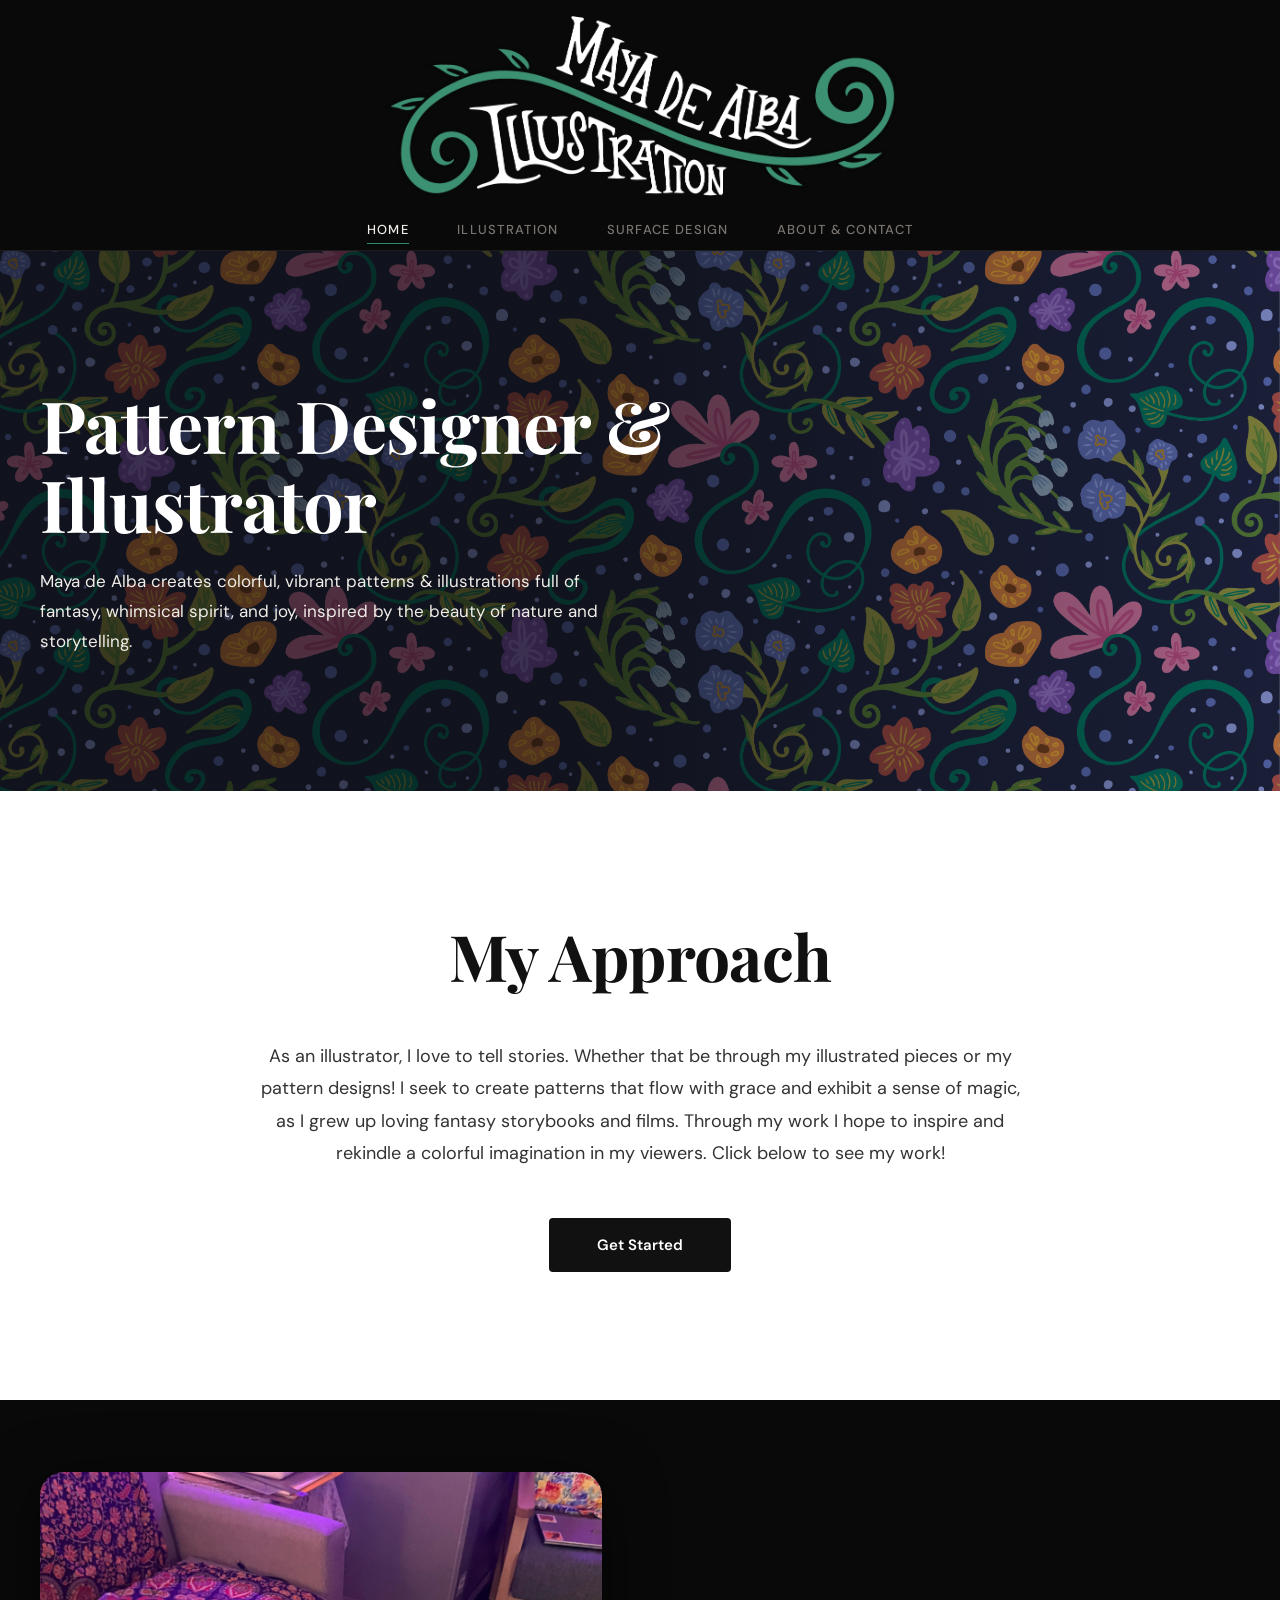
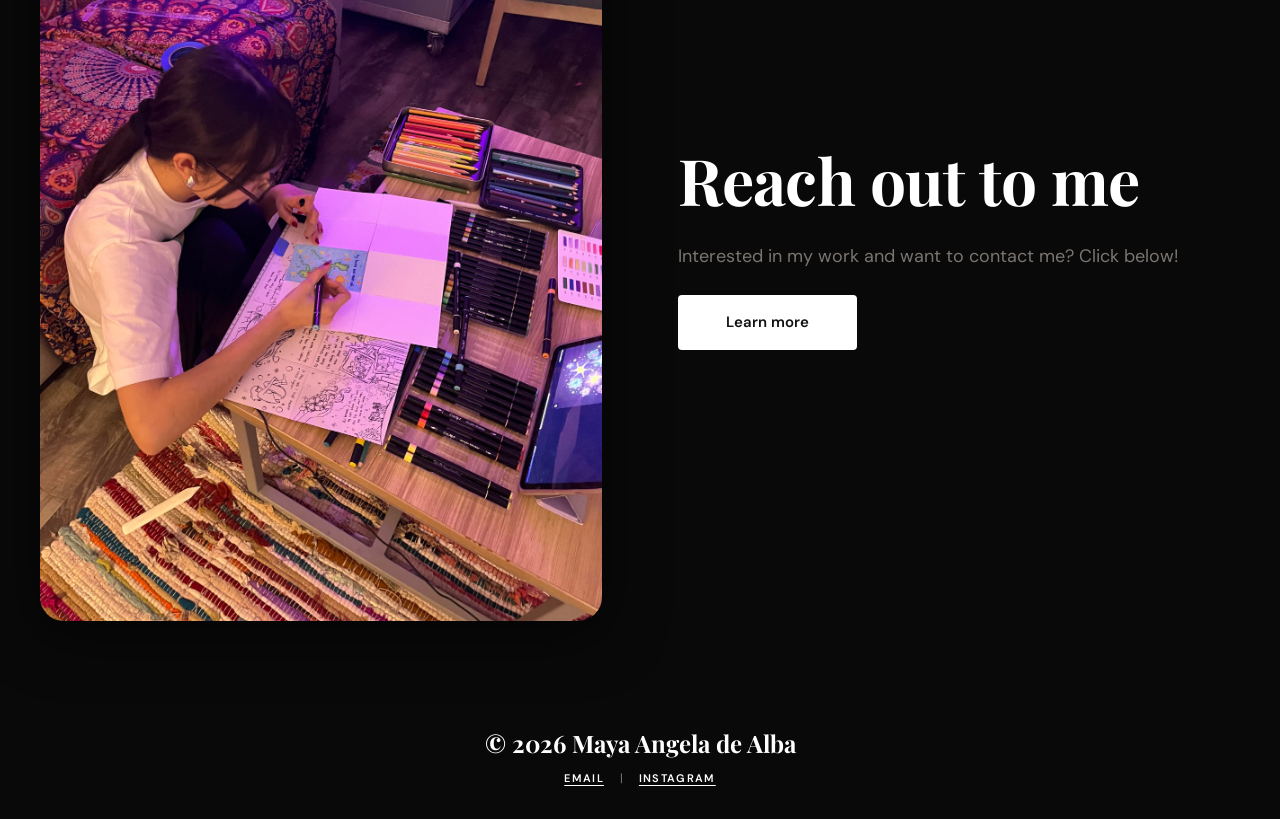
==== commit 5a51d095: "illustration page" ====
--- a/index.html
+++ b/index.html
@@ -4,11 +4,11 @@
   <meta charset="UTF-8">
   <meta name="viewport" content="width=device-width, initial-scale=1.0">
   <title>Maya de Alba — Illustration</title>
-  <meta name="description" content="Portfolio of Maya Angela de Alba — illustrator, surface designer, and motion artist pursuing a BFA at SCAD.">
+  <meta name="description" content="Portfolio of Maya Angela de Alba — illustrator and surface designer pursuing a BFA at SCAD.">
   <meta property="og:title"       content="Maya de Alba — Illustration">
-  <meta property="og:description" content="Portfolio of Maya Angela de Alba — illustrator, surface designer, and motion artist.">
+  <meta property="og:description" content="Portfolio of Maya Angela de Alba — illustrator and surface designer.">
   <meta property="og:type"        content="website">
-  <meta property="og:image"       content="assets/images/hero/hero1.jpg">
+  <meta property="og:image"       content="assets/images/pattern-bg.png">
   <link rel="icon" type="image/png" href="assets/images/star-icon.png">
 
   <link rel="preconnect" href="https://fonts.googleapis.com">
@@ -32,7 +32,6 @@
       <a href="./">Home</a>
       <a href="illustration/">Illustration</a>
       <a href="surface-design/">Surface Design</a>
-      <a href="motion/">Motion</a>
       <a href="about/">About &amp; Contact</a>
     </nav>
     <button class="nav-toggle" aria-label="Toggle navigation" aria-expanded="false">☰</button>
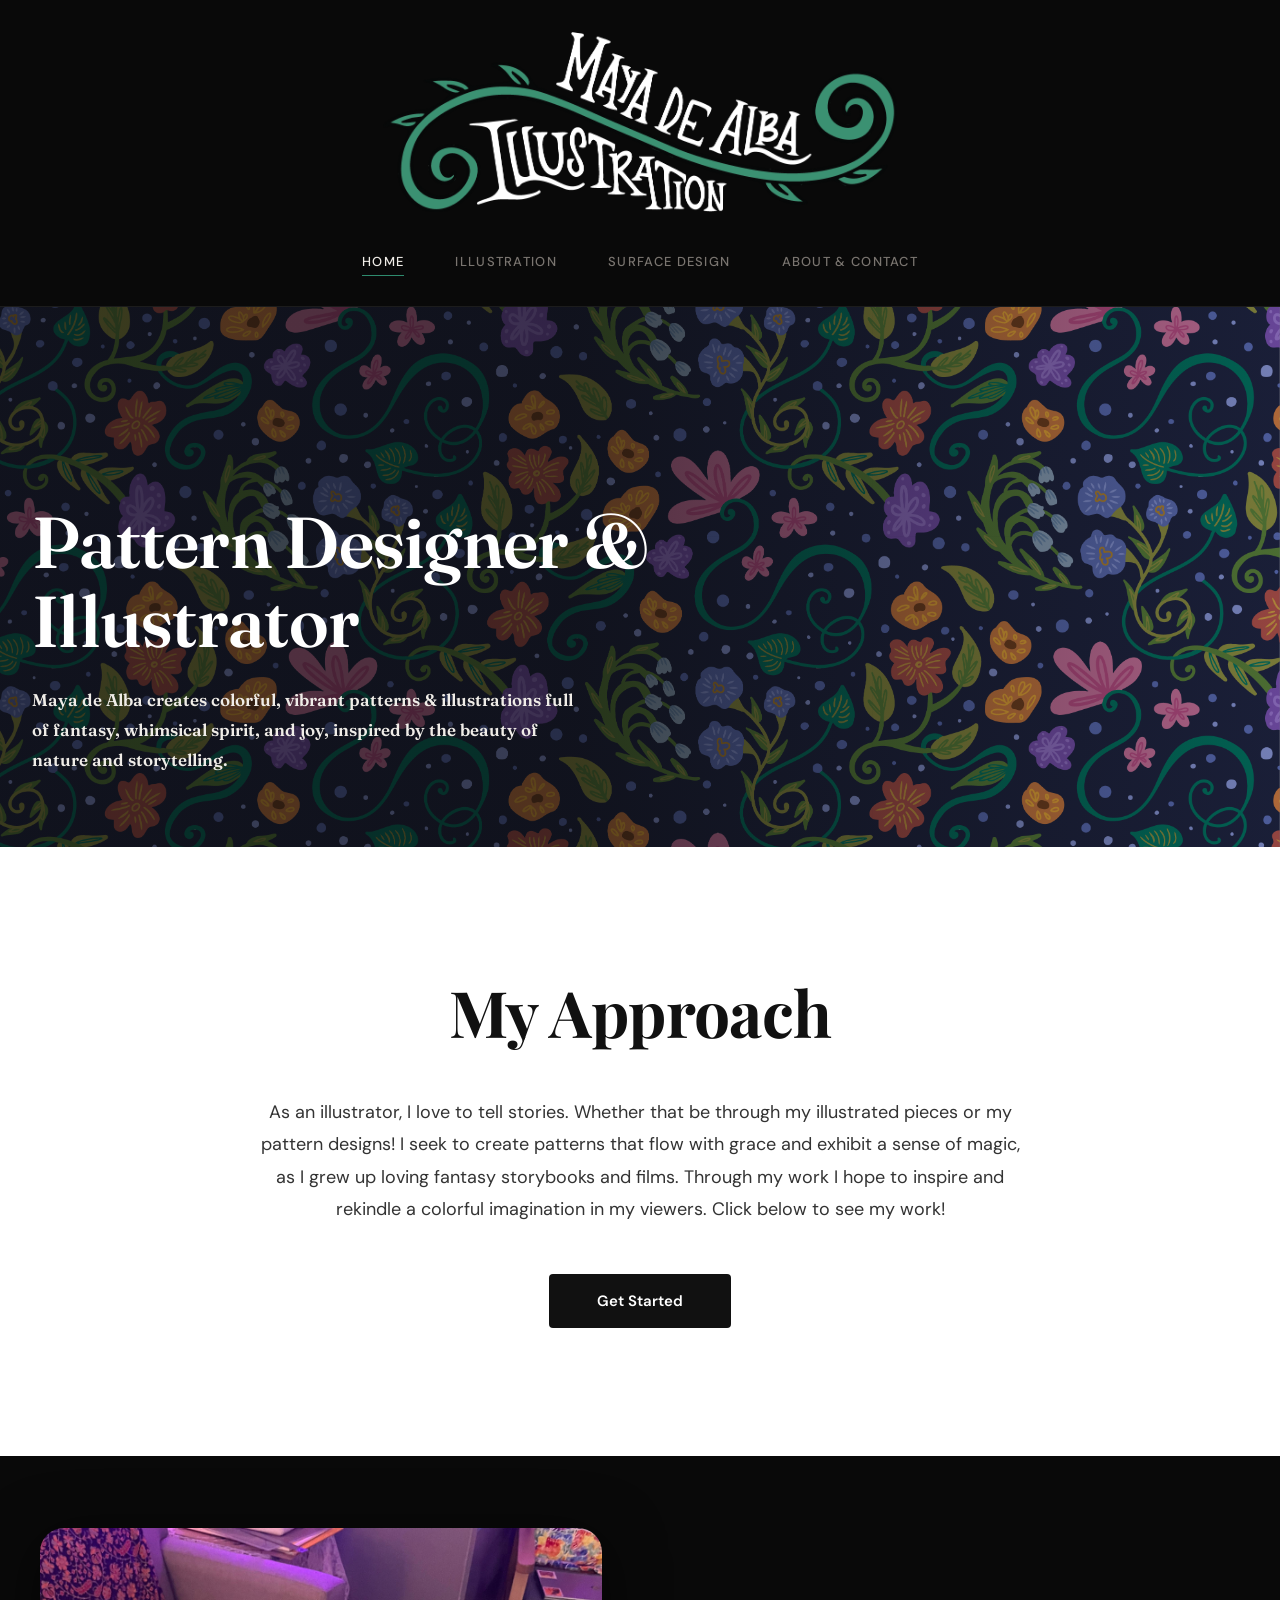
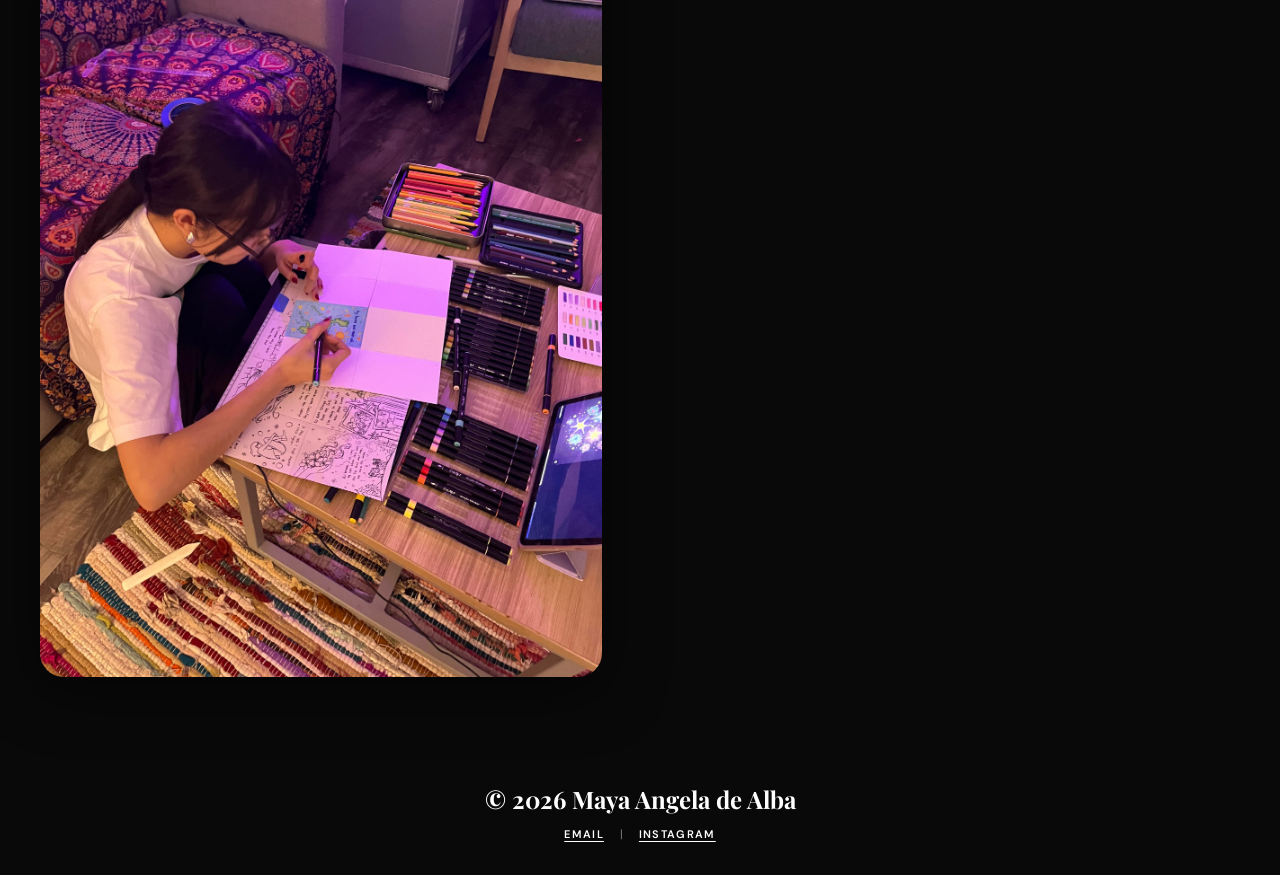
==== commit e1b905b3: "hoem changes" ====
--- a/index.html
+++ b/index.html
@@ -13,7 +13,7 @@
 
   <link rel="preconnect" href="https://fonts.googleapis.com">
   <link rel="preconnect" href="https://fonts.gstatic.com" crossorigin>
-  <link href="https://fonts.googleapis.com/css2?family=Playfair+Display:ital,wght@0,400;0,700;1,400&family=DM+Sans:wght@400;500;600&display=swap" rel="stylesheet">
+  <link href="https://fonts.googleapis.com/css2?family=Playfair+Display:ital,wght@0,400;0,700;1,400&family=DM+Sans:wght@400;500;600&family=Fraunces:opsz,wght@9..144,400;9..144,600;9..144,700&display=swap" rel="stylesheet">
 
   <link rel="stylesheet" href="assets/css/reset.css">
   <link rel="stylesheet" href="assets/css/variables.css">
--- a/assets/css/variables.css
+++ b/assets/css/variables.css
@@ -12,6 +12,7 @@
   /* ── Typography ── */
   --font-display: 'Playfair Display', 'Georgia', serif;
   --font-body:    'DM Sans', 'Helvetica Neue', Arial, sans-serif;
+  --font-accent:  'Fraunces', 'Georgia', serif;
 
   /* ── Spacing scale ── */
   --space-xs:  0.25rem;   /*  4px */
--- a/assets/css/global.css
+++ b/assets/css/global.css
@@ -62,7 +62,7 @@
 .logo-wrap {
   display: flex;
   justify-content: center;
-  padding: var(--space-md) var(--gutter);
+  padding: var(--space-xl) var(--gutter) var(--space-lg);
 }
 
 .logo-link {
@@ -81,7 +81,7 @@
   display: flex;
   justify-content: center;
   align-items: center;
-  padding: var(--space-sm) var(--gutter);
+  padding: var(--space-md) var(--gutter) var(--space-xl);
 }
 
 .site-logo {
@@ -94,7 +94,7 @@
 .site-nav {
   display: flex;
   align-items: center;
-  gap: var(--space-2xl);
+  gap: clamp(1.75rem, 4vw, 4rem);
 }
 
 .site-nav a {
--- a/assets/css/home.css
+++ b/assets/css/home.css
@@ -9,7 +9,7 @@
   background-size: cover;
   background-position: center;
   display: flex;
-  align-items: center;
+  align-items: flex-end;
   min-height: clamp(420px, 60vh, 640px);
   padding: var(--space-3xl) var(--gutter);
 }
@@ -17,19 +17,21 @@
 .home-hero-inner {
   max-width: var(--max-width);
   width: 100%;
-  margin-inline: auto;
+  margin-inline: 0;
 }
 
 .home-hero-heading {
-  font-family: var(--font-display);
+  font-family: var(--font-accent);
   font-size: clamp(2.75rem, 6vw, 4.5rem);
-  font-weight: 700;
+  font-weight: 600;
   color: #fff;
   line-height: 1.1;
   max-width: 18ch;
 }
 
 .home-hero-description {
+  font-family: var(--font-accent);
+  font-weight: 600;
   margin-top: var(--space-lg);
   font-size: 1.0625rem;
   line-height: 1.75;
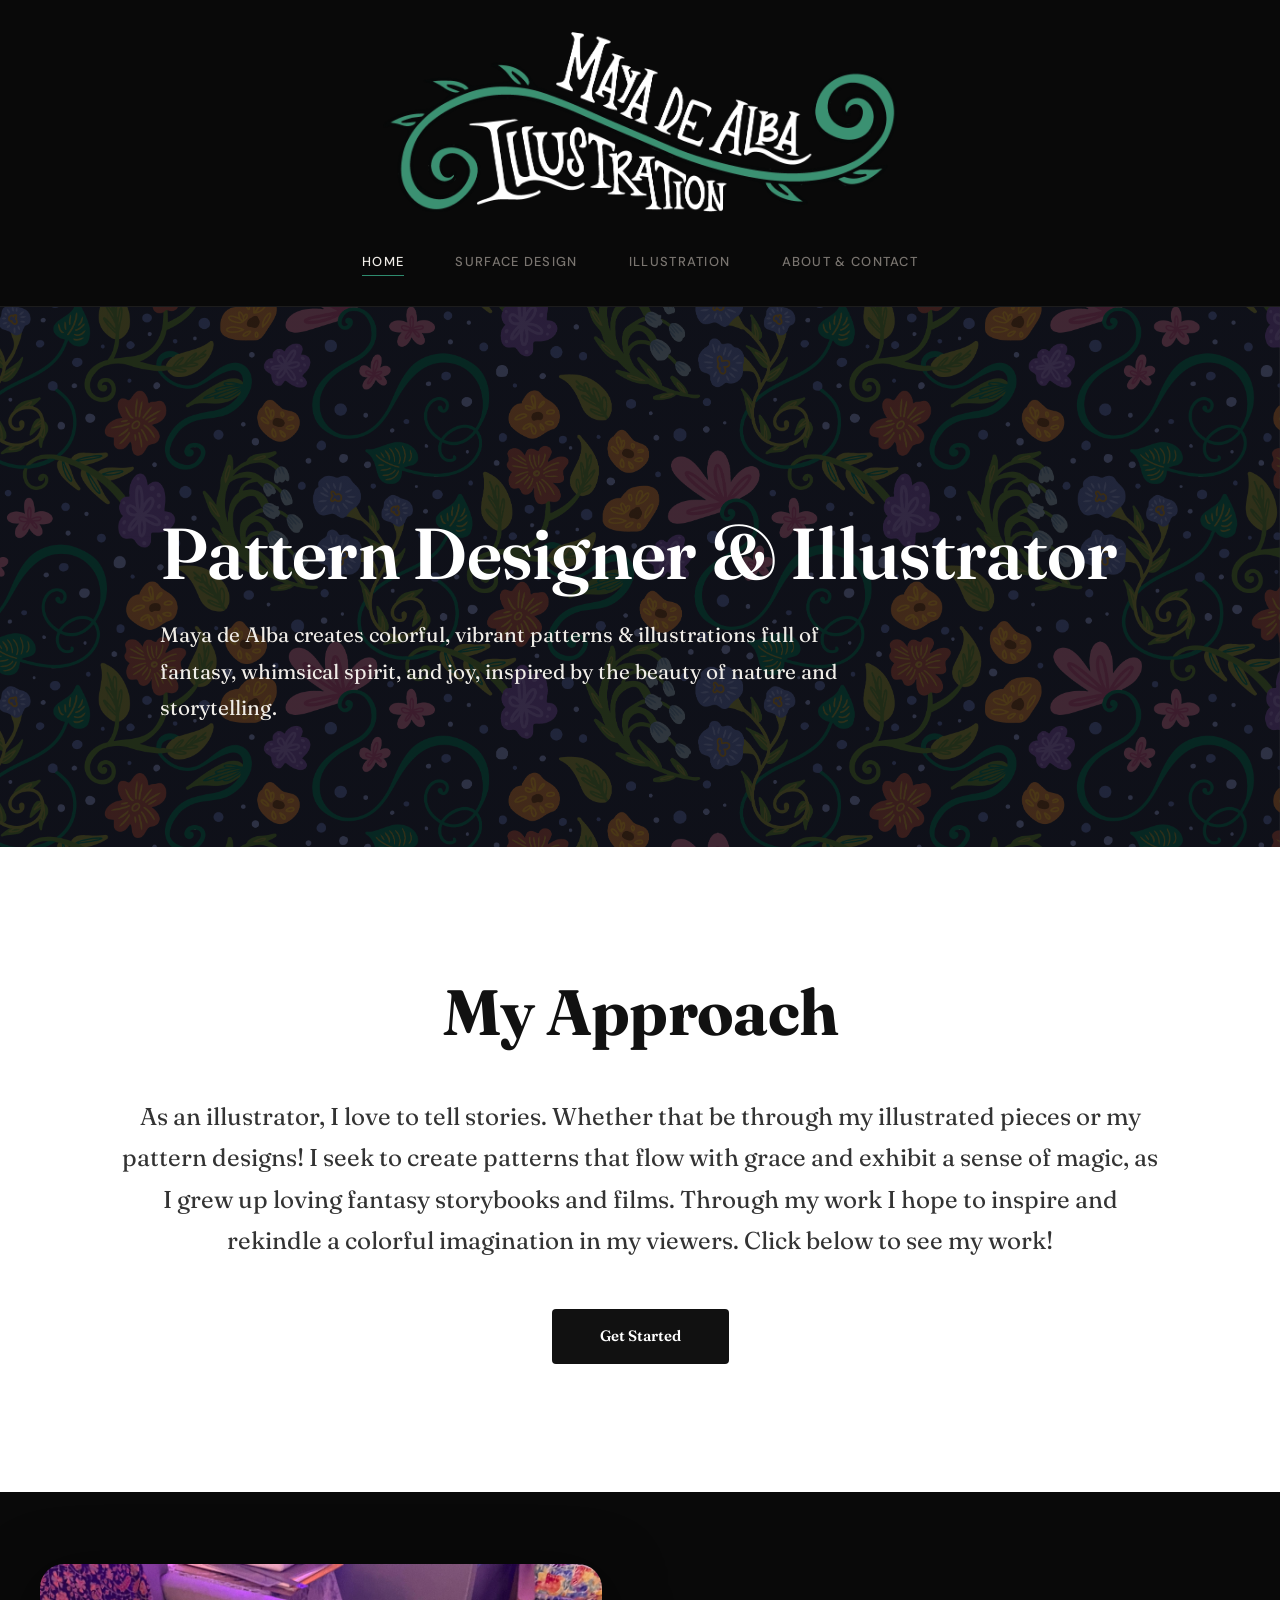
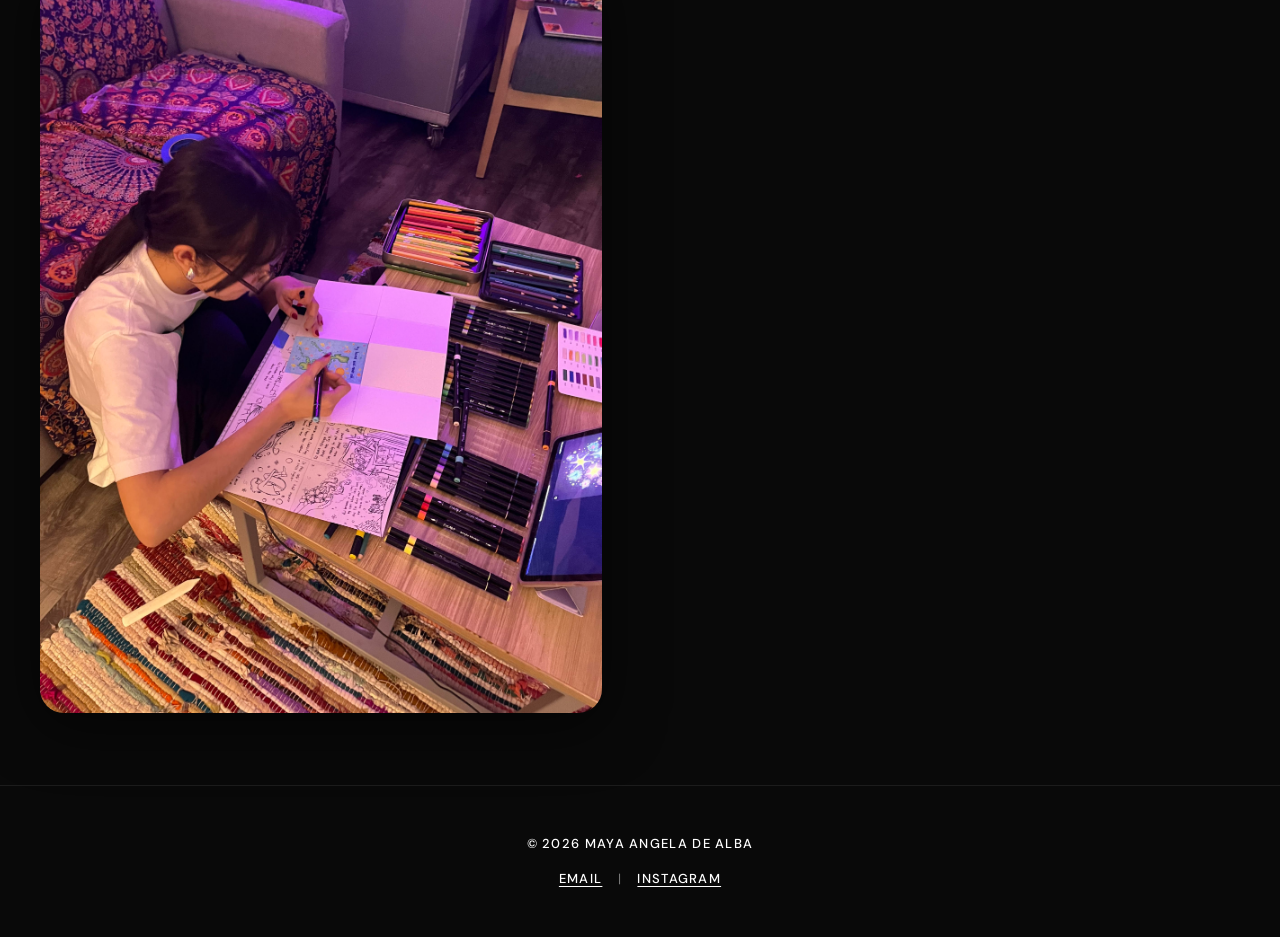
==== commit 969f6b41: "update home and aboutme" ====
--- a/index.html
+++ b/index.html
@@ -30,8 +30,8 @@
   <header class="site-header">
     <nav class="site-nav" aria-label="Main navigation">
       <a href="./">Home</a>
+      <a href="surface-design/">Surface Design</a>
       <a href="illustration/">Illustration</a>
-      <a href="surface-design/">Surface Design</a>
       <a href="about/">About &amp; Contact</a>
     </nav>
     <button class="nav-toggle" aria-label="Toggle navigation" aria-expanded="false">☰</button>
@@ -72,7 +72,7 @@
 
   </main>
 
-  <footer class="site-footer home-footer">
+  <footer class="site-footer">
     <p>&copy; 2026 Maya Angela de Alba</p>
     <nav class="footer-nav" aria-label="Footer navigation">
       <a href="mailto:maya@example.com" id="footerEmail">Email</a>
--- a/assets/css/global.css
+++ b/assets/css/global.css
@@ -202,22 +202,39 @@
    FOOTER
 ━━━━━━━━━━━━━━━━━━━━━━━━━━━━━━━━━━━━ */
 .site-footer {
-  background: var(--color-bg-light);
-  color: #1a1a1a;
-  padding: var(--space-xl) var(--gutter);
+  --footer-bg:     var(--color-bg);
+  --footer-fg:     #fff;
+  --footer-muted:  #777;
+  --footer-border: var(--color-border);
+
+  background: var(--footer-bg);
+  color: var(--footer-fg);
+  border-top: 1px solid var(--footer-border);
+  padding: var(--space-2xl) var(--gutter);
 
   display: flex;
   flex-direction: column;
   align-items: center;
-  gap: var(--space-sm);
+  gap: var(--space-md);
   text-align: center;
 }
 
-.site-footer p {
-  font-size: 0.75rem;
-  letter-spacing: 0.08em;
+/* Light variant: white background, black text */
+.site-footer--light {
+  --footer-bg:     var(--color-bg-light);
+  --footer-fg:     #111;
+  --footer-muted:  #999;
+  --footer-border: rgba(0, 0, 0, 0.08);
+}
+
+.site-footer p,
+.footer-nav a {
+  font-family: var(--font-body);
+  font-size: 0.8125rem;
+  font-weight: 500;
+  letter-spacing: 0.1em;
   text-transform: uppercase;
-  color: #555;
+  color: var(--footer-fg);
   max-width: none;
 }
 
@@ -228,19 +245,16 @@
 }
 
 .footer-nav a {
-  font-size: 0.6875rem;
-  font-weight: 600;
-  letter-spacing: 0.12em;
-  text-transform: uppercase;
-  color: #333;
+  text-decoration: underline;
+  text-underline-offset: 3px;
   transition: color var(--transition-fast);
 }
 
 .footer-nav a:hover { color: var(--color-accent); }
 
 .footer-nav span {
-  color: #bbb;
-  font-size: 0.75rem;
+  color: var(--footer-muted);
+  font-size: 0.8125rem;
 }
 
 /* ━━━━━━━━━━━━━━━━━━━━━━━━━━━━━━━━━━━━
--- a/assets/css/home.css
+++ b/assets/css/home.css
@@ -4,20 +4,21 @@
 .home-hero {
   background-color: var(--color-bg);
   background-image:
-    linear-gradient(to right, rgba(9, 9, 9, 0.65) 0%, rgba(9, 9, 9, 0.65) 45%, rgba(9, 9, 9, 0.2) 100%),
+    linear-gradient(rgba(9, 9, 9, 0.725), rgba(9, 9, 9, 0.725)),
     url('../images/pattern-bg.png');
   background-size: cover;
   background-position: center;
   display: flex;
   align-items: flex-end;
   min-height: clamp(420px, 60vh, 640px);
-  padding: var(--space-3xl) var(--gutter);
+  padding: var(--space-3xl) var(--gutter) calc(var(--space-3xl) + 3rem);
 }
 
 .home-hero-inner {
   max-width: var(--max-width);
   width: 100%;
   margin-inline: 0;
+  margin-left: clamp(2rem, 10vw, 9rem);
 }
 
 .home-hero-heading {
@@ -26,17 +27,17 @@
   font-weight: 600;
   color: #fff;
   line-height: 1.1;
-  max-width: 18ch;
+  max-width: 22ch;
 }
 
 .home-hero-description {
   font-family: var(--font-accent);
-  font-weight: 600;
+  font-weight: 400;
   margin-top: var(--space-lg);
-  font-size: 1.0625rem;
+  font-size: 1.3rem;
   line-height: 1.75;
   color: var(--color-text);
-  max-width: 50ch;
+  max-width: 46rem;
 }
 
 /* ━━━━━━━━━━━━━━━━━━━━━━━━━━━━━━━━━━━━
@@ -49,7 +50,7 @@
 }
 
 .approach-inner {
-  max-width: 760px;
+  max-width: 1040px;
   margin-inline: auto;
   display: flex;
   flex-direction: column;
@@ -58,15 +59,16 @@
 }
 
 .approach-heading {
-  font-family: var(--font-display);
+  font-family: var(--font-accent);
   font-size: clamp(2.5rem, 6vw, 4rem);
   font-weight: 700;
   color: #111;
 }
 
 .approach-description {
-  font-size: 1.125rem;
-  line-height: 1.8;
+  font-family: var(--font-accent);
+  font-size: clamp(1.25rem, 1.9vw, 1.625rem);
+  line-height: 1.7;
   color: #333;
 }
 
@@ -75,7 +77,7 @@
   align-items: center;
   justify-content: center;
   padding: 1rem 3rem;
-  font-family: var(--font-body);
+  font-family: var(--font-accent);
   font-size: 0.9375rem;
   font-weight: 600;
   background: #111;
@@ -124,16 +126,17 @@
 }
 
 .reach-heading {
-  font-family: var(--font-display);
+  font-family: var(--font-accent);
   font-size: clamp(2.5rem, 6vw, 4rem);
   font-weight: 700;
   color: #fff;
 }
 
 .reach-description {
+  font-family: var(--font-accent);
   font-size: 1.125rem;
   line-height: 1.7;
-  color: var(--color-text-muted);
+  color: #bdbdbd
 }
 
 .btn-light {
@@ -141,7 +144,7 @@
   align-items: center;
   justify-content: center;
   padding: 1rem 3rem;
-  font-family: var(--font-body);
+  font-family: var(--font-accent);
   font-size: 0.9375rem;
   font-weight: 600;
   background: #fff;
@@ -151,33 +154,6 @@
 }
 
 .btn-light:hover { background: #eaeaea; }
-
-/* ━━━━━━━━━━━━━━━━━━━━━━━━━━━━━━━━━━━━
-   FOOTER — black, matching about page
-━━━━━━━━━━━━━━━━━━━━━━━━━━━━━━━━━━━━ */
-.home-footer {
-  background: var(--color-bg);
-}
-
-.home-footer p {
-  font-family: var(--font-display);
-  font-size: clamp(1.125rem, 2vw, 1.5rem);
-  font-weight: 700;
-  letter-spacing: normal;
-  text-transform: none;
-  color: #fff;
-  max-width: none;
-}
-
-.home-footer .footer-nav a {
-  color: #fff;
-  text-decoration: underline;
-  text-underline-offset: 3px;
-}
-
-.home-footer .footer-nav a:hover { color: var(--color-accent); }
-
-.home-footer .footer-nav span { color: #777; }
 
 /* ── Responsive ── */
 @media (max-width: 767px) {
